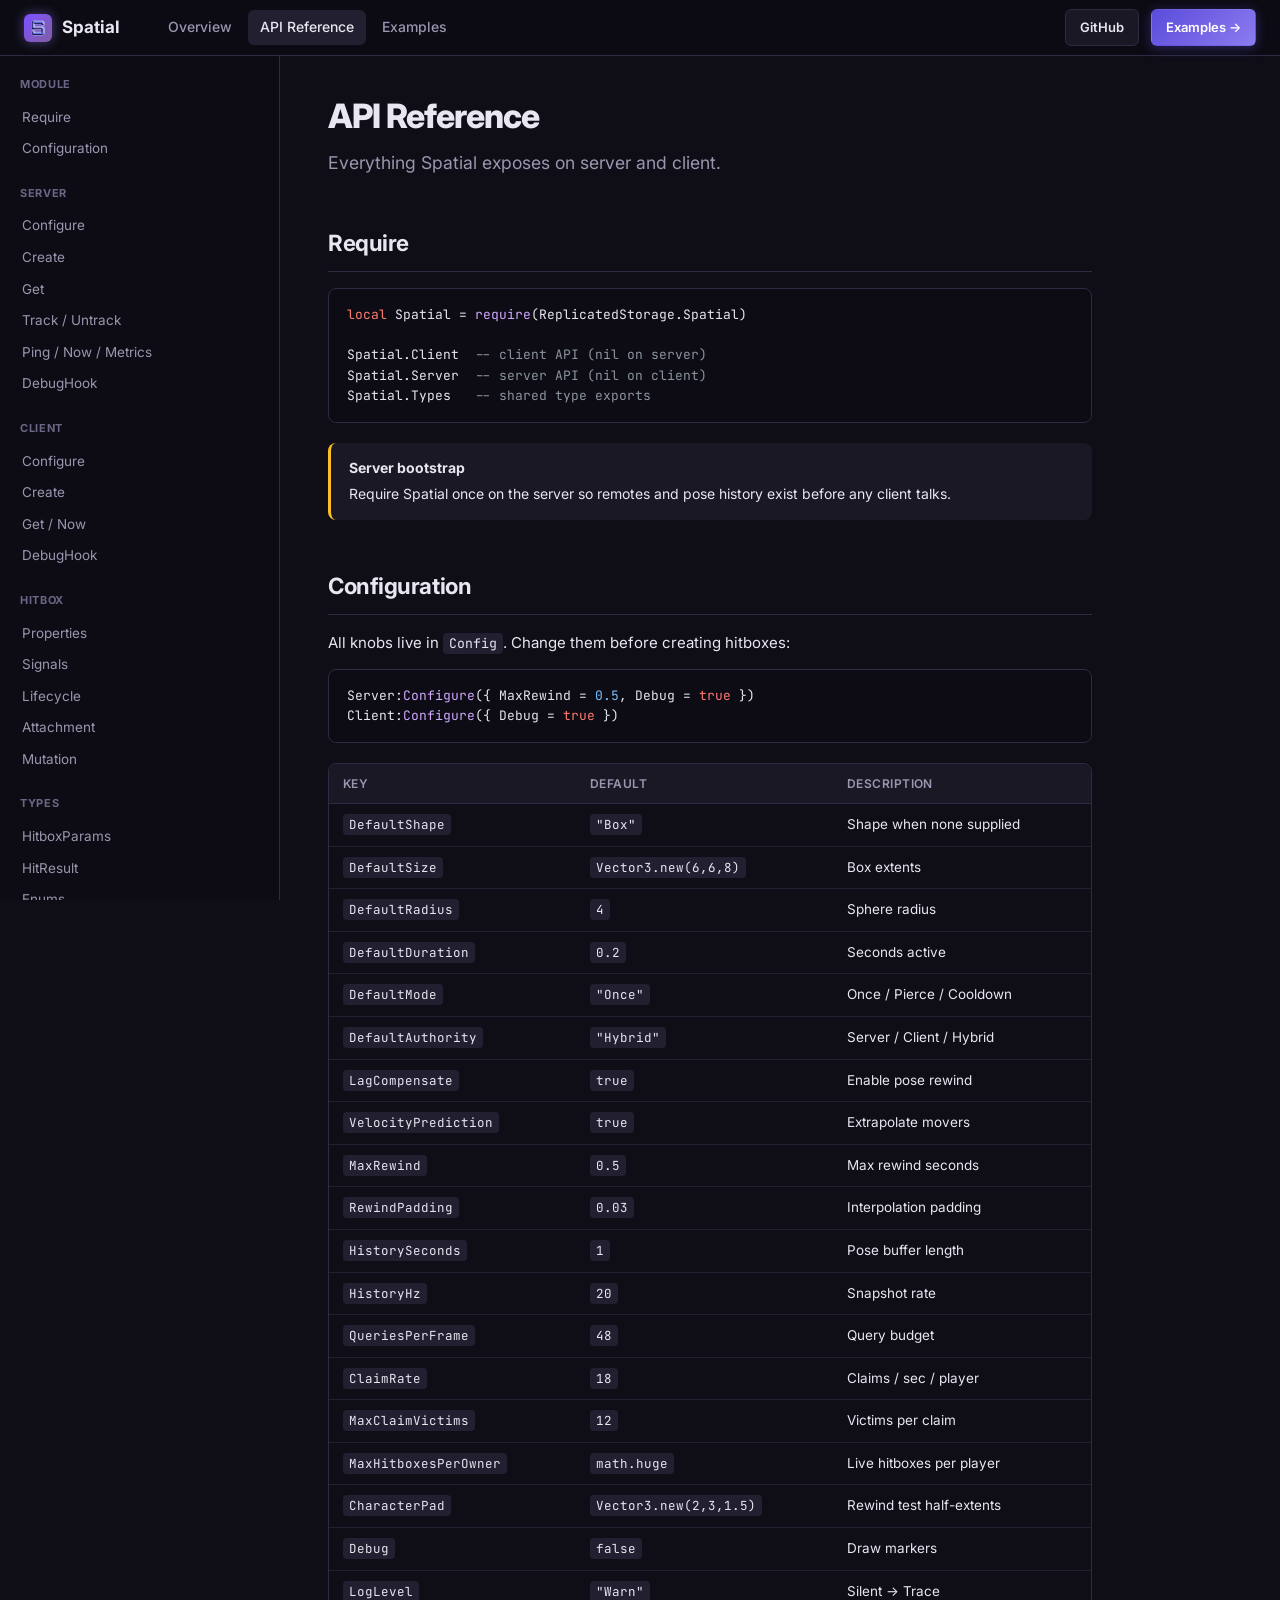
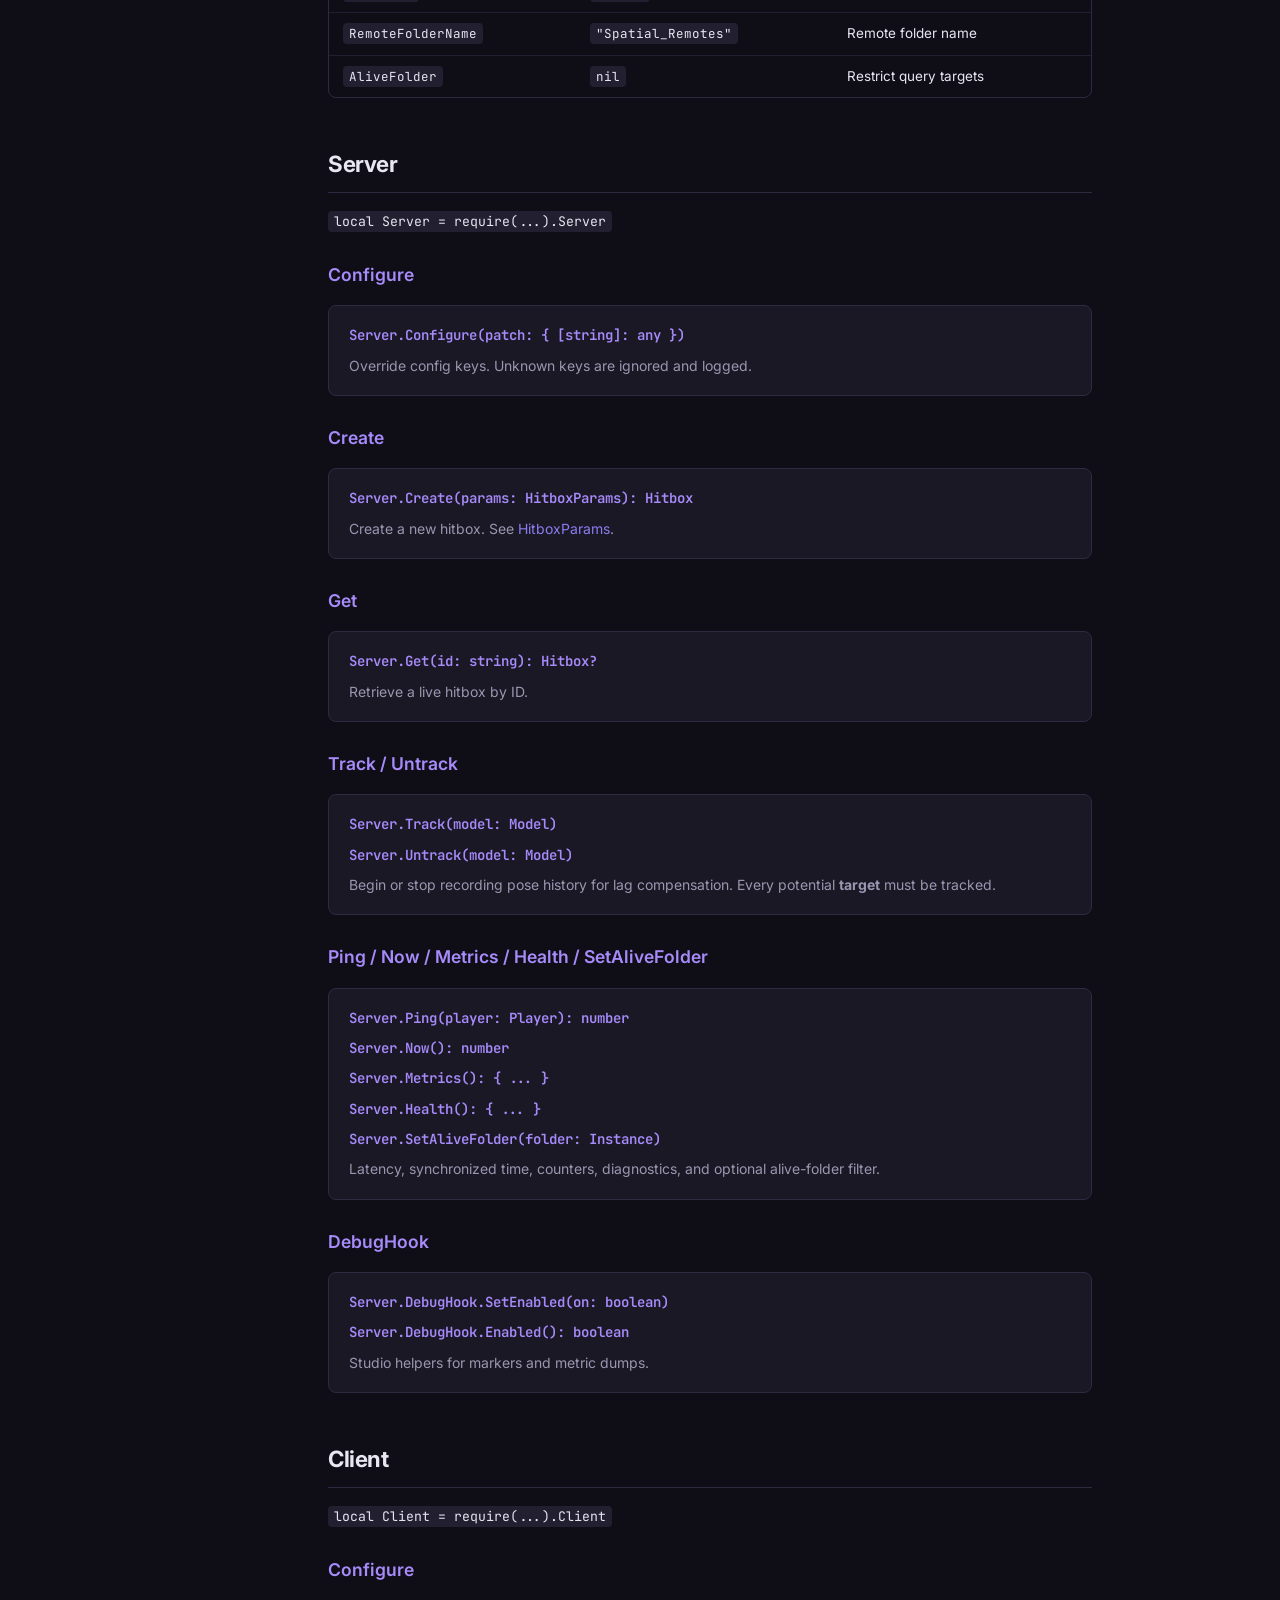
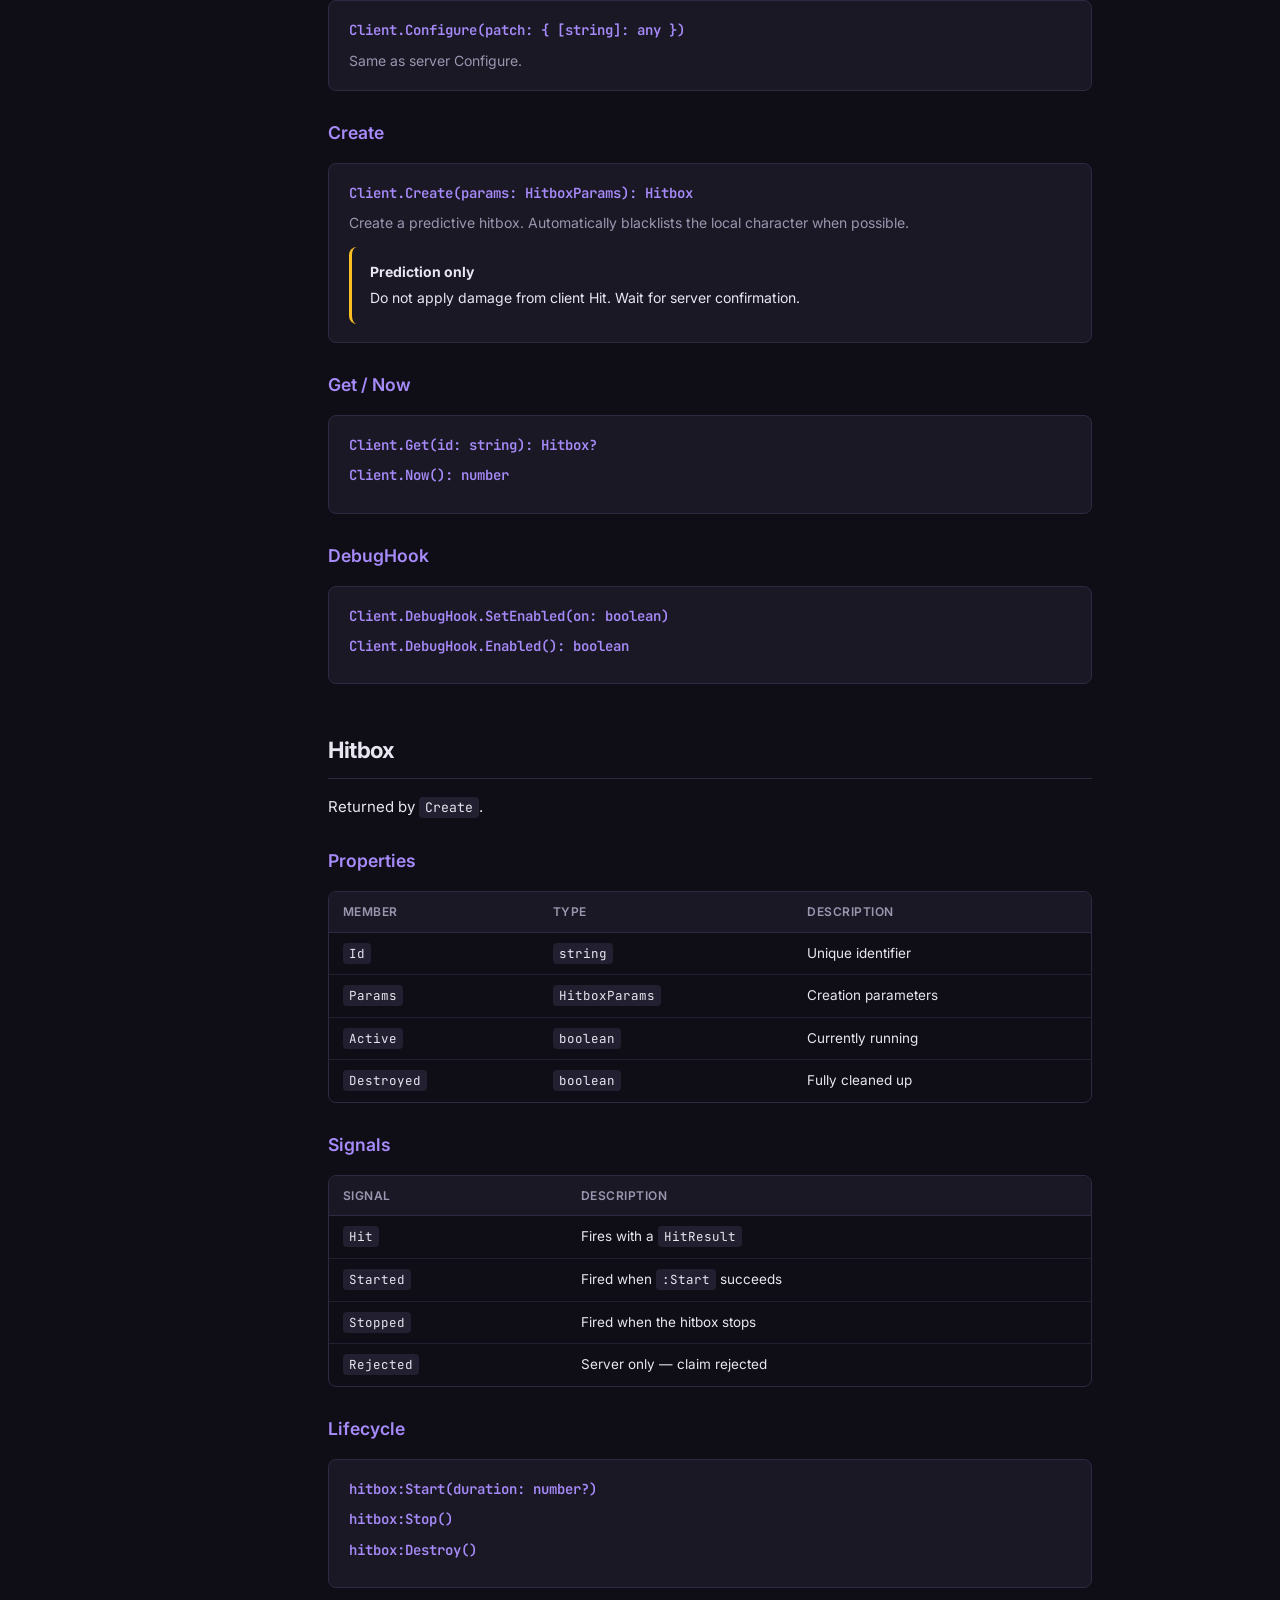
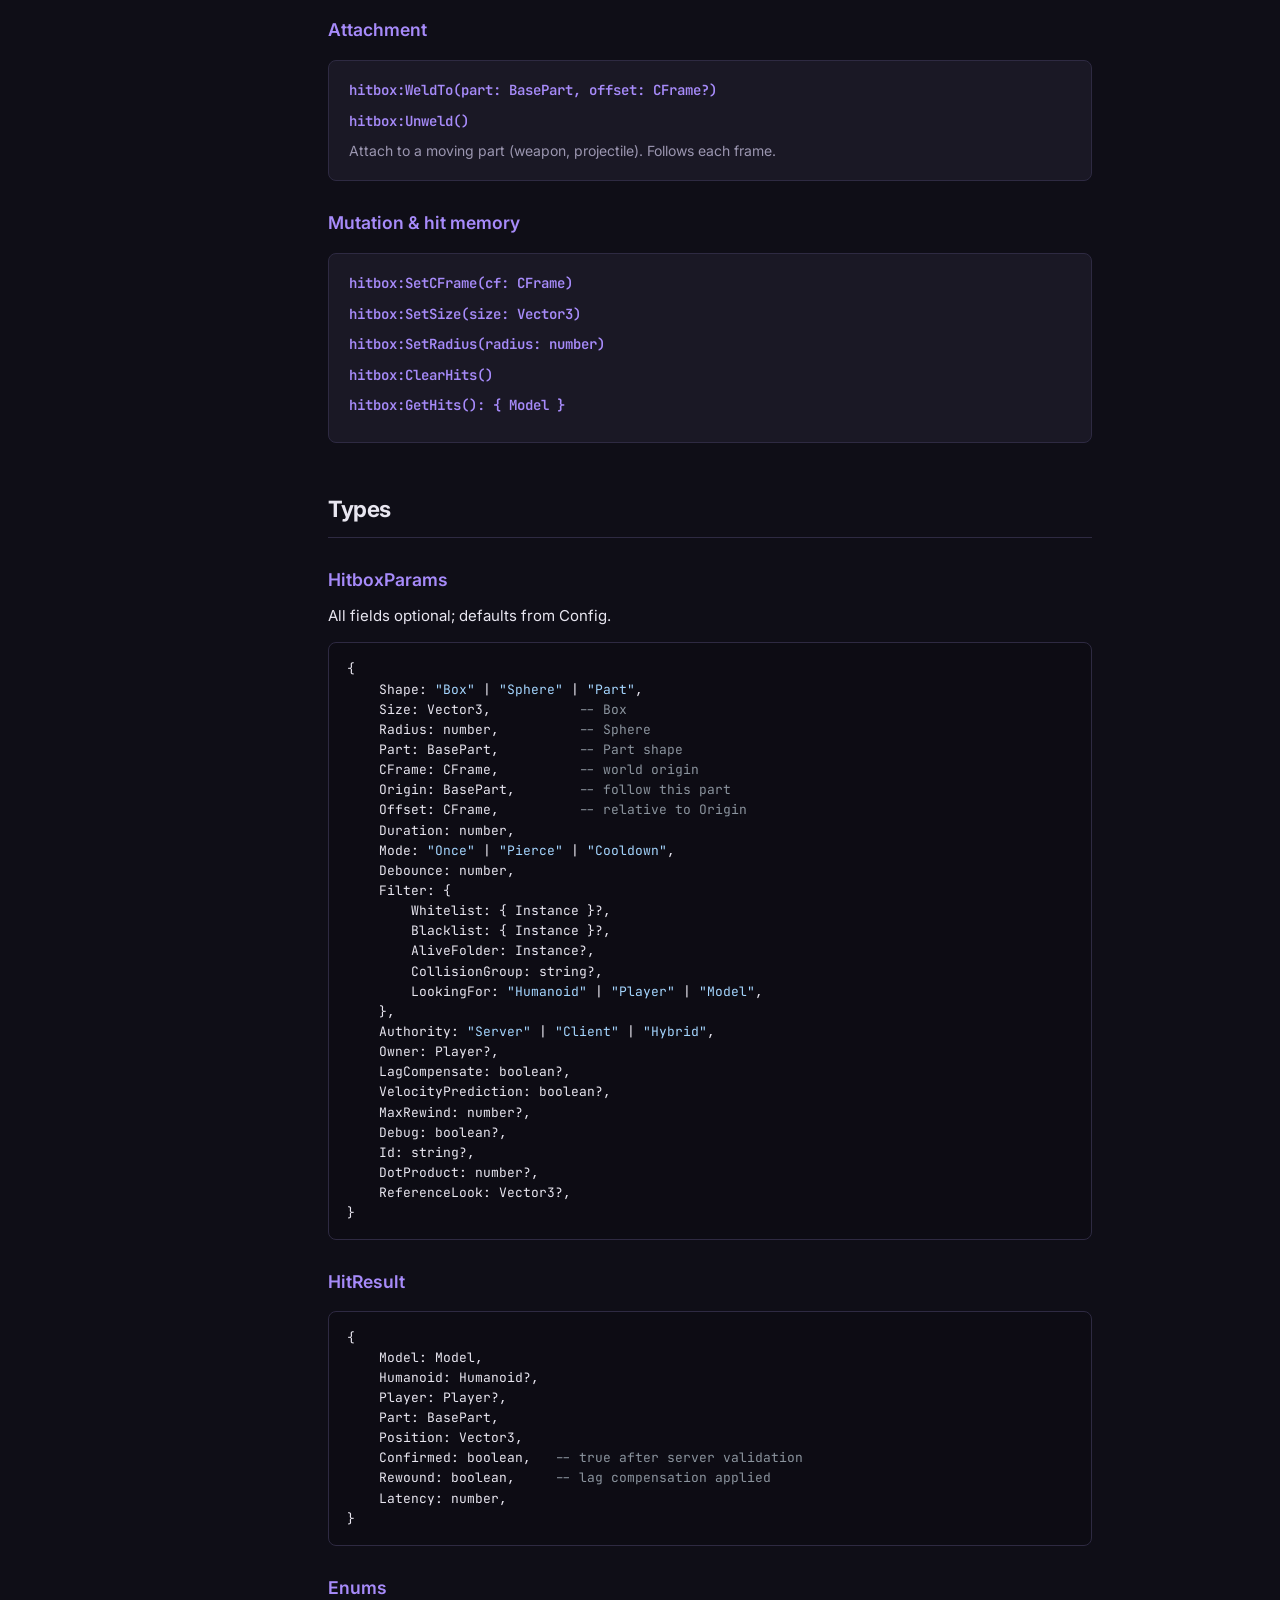
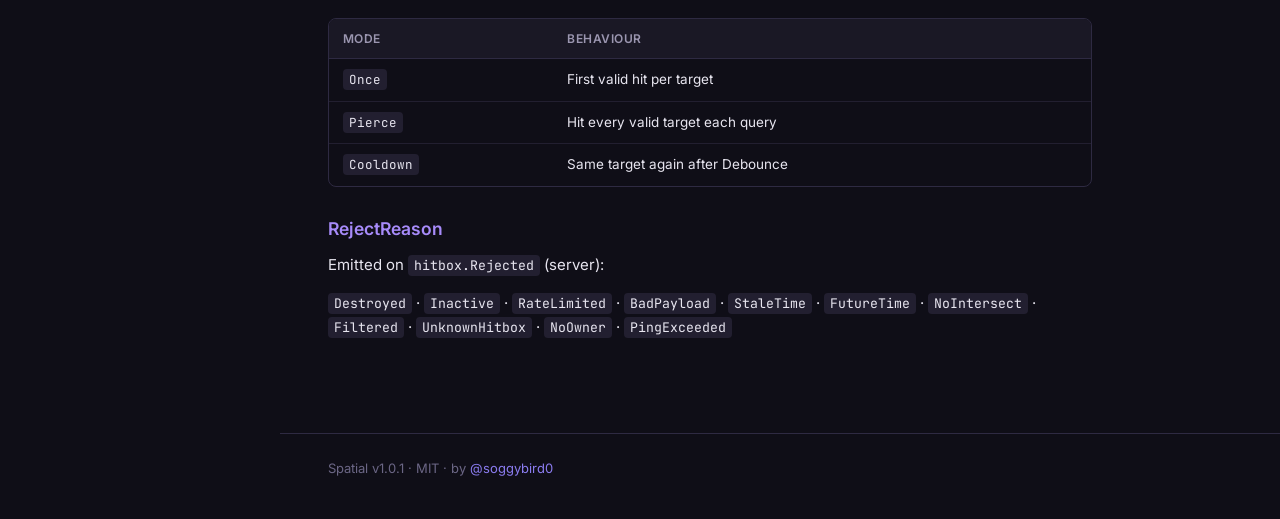
==== spatial-docs/api.html @ c05a2d53 "Add files via upload" ====
<!DOCTYPE html>
<html lang="en">
<head>
  <meta charset="UTF-8" />
  <meta name="viewport" content="width=device-width, initial-scale=1.0" />
  <title>API Reference — Spatial</title>
  <meta name="description" content="Full API reference for the Spatial hitbox library." />
  <link rel="icon" href="assets/icon.png" />
  <link rel="preconnect" href="https://fonts.googleapis.com" />
  <link rel="preconnect" href="https://fonts.gstatic.com" crossorigin />
  <link href="https://fonts.googleapis.com/css2?family=Inter:wght@400;500;600;700;800&family=JetBrains+Mono:wght@400;500;600&display=swap" rel="stylesheet" />
  <link rel="stylesheet" href="css/styles.css" />
</head>
<body>
  <header class="site-header">
    <button class="menu-toggle" aria-label="Toggle menu">☰</button>
    <a href="index.html" class="logo">
      <img class="logo-icon" src="assets/icon.png" alt="" width="28" height="28" />
      Spatial
    </a>
    <nav class="nav-links">
      <a href="index.html">Overview</a>
      <a href="api.html" class="active">API Reference</a>
      <a href="examples.html">Examples</a>
    </nav>
    <div class="header-right">
      <a class="btn" href="https://github.com/soggybird0/Spatial" target="_blank" rel="noopener">GitHub</a>
      <a class="btn btn-primary" href="examples.html">Examples →</a>
    </div>
  </header>

  <div class="layout">
    <aside class="sidebar">
      <div class="sidebar-section">
        <div class="sidebar-title">Module</div>
        <a href="#require">Require</a>
        <a href="#configuration">Configuration</a>
      </div>
      <div class="sidebar-section">
        <div class="sidebar-title">Server</div>
        <a href="#server-configure">Configure</a>
        <a href="#server-create">Create</a>
        <a href="#server-get">Get</a>
        <a href="#server-track">Track / Untrack</a>
        <a href="#server-misc">Ping / Now / Metrics</a>
        <a href="#server-debug">DebugHook</a>
      </div>
      <div class="sidebar-section">
        <div class="sidebar-title">Client</div>
        <a href="#client-configure">Configure</a>
        <a href="#client-create">Create</a>
        <a href="#client-get">Get / Now</a>
        <a href="#client-debug">DebugHook</a>
      </div>
      <div class="sidebar-section">
        <div class="sidebar-title">Hitbox</div>
        <a href="#hitbox-props">Properties</a>
        <a href="#hitbox-signals">Signals</a>
        <a href="#hitbox-lifecycle">Lifecycle</a>
        <a href="#hitbox-attach">Attachment</a>
        <a href="#hitbox-mutate">Mutation</a>
      </div>
      <div class="sidebar-section">
        <div class="sidebar-title">Types</div>
        <a href="#types-params">HitboxParams</a>
        <a href="#types-result">HitResult</a>
        <a href="#types-enums">Enums</a>
        <a href="#types-reject">RejectReason</a>
      </div>
    </aside>

    <main class="main">
      <h1>API Reference</h1>
      <p class="lead">Everything Spatial exposes on server and client.</p>

      <h2 id="require">Require</h2>
<pre><code><span class="kw">local</span> Spatial = <span class="fn">require</span>(ReplicatedStorage.Spatial)

Spatial.Client  <span class="cm">-- client API (nil on server)</span>
Spatial.Server  <span class="cm">-- server API (nil on client)</span>
Spatial.Types   <span class="cm">-- shared type exports</span></code></pre>
      <div class="callout callout-warn">
        <strong>Server bootstrap</strong>
        Require Spatial once on the server so remotes and pose history exist before any client talks.
      </div>

      <h2 id="configuration">Configuration</h2>
      <p>All knobs live in <code>Config</code>. Change them before creating hitboxes:</p>
<pre><code>Server:<span class="fn">Configure</span>({ MaxRewind = <span class="num">0.5</span>, Debug = <span class="kw">true</span> })
Client:<span class="fn">Configure</span>({ Debug = <span class="kw">true</span> })</code></pre>

      <div class="table-wrap">
        <table>
          <thead><tr><th>Key</th><th>Default</th><th>Description</th></tr></thead>
          <tbody>
            <tr><td><code>DefaultShape</code></td><td><code>"Box"</code></td><td>Shape when none supplied</td></tr>
            <tr><td><code>DefaultSize</code></td><td><code>Vector3.new(6,6,8)</code></td><td>Box extents</td></tr>
            <tr><td><code>DefaultRadius</code></td><td><code>4</code></td><td>Sphere radius</td></tr>
            <tr><td><code>DefaultDuration</code></td><td><code>0.2</code></td><td>Seconds active</td></tr>
            <tr><td><code>DefaultMode</code></td><td><code>"Once"</code></td><td>Once / Pierce / Cooldown</td></tr>
            <tr><td><code>DefaultAuthority</code></td><td><code>"Hybrid"</code></td><td>Server / Client / Hybrid</td></tr>
            <tr><td><code>LagCompensate</code></td><td><code>true</code></td><td>Enable pose rewind</td></tr>
            <tr><td><code>VelocityPrediction</code></td><td><code>true</code></td><td>Extrapolate movers</td></tr>
            <tr><td><code>MaxRewind</code></td><td><code>0.5</code></td><td>Max rewind seconds</td></tr>
            <tr><td><code>RewindPadding</code></td><td><code>0.03</code></td><td>Interpolation padding</td></tr>
            <tr><td><code>HistorySeconds</code></td><td><code>1</code></td><td>Pose buffer length</td></tr>
            <tr><td><code>HistoryHz</code></td><td><code>20</code></td><td>Snapshot rate</td></tr>
            <tr><td><code>QueriesPerFrame</code></td><td><code>48</code></td><td>Query budget</td></tr>
            <tr><td><code>ClaimRate</code></td><td><code>18</code></td><td>Claims / sec / player</td></tr>
            <tr><td><code>MaxClaimVictims</code></td><td><code>12</code></td><td>Victims per claim</td></tr>
            <tr><td><code>MaxHitboxesPerOwner</code></td><td><code>math.huge</code></td><td>Live hitboxes per player</td></tr>
            <tr><td><code>CharacterPad</code></td><td><code>Vector3.new(2,3,1.5)</code></td><td>Rewind test half-extents</td></tr>
            <tr><td><code>Debug</code></td><td><code>false</code></td><td>Draw markers</td></tr>
            <tr><td><code>LogLevel</code></td><td><code>"Warn"</code></td><td>Silent → Trace</td></tr>
            <tr><td><code>RemoteFolderName</code></td><td><code>"Spatial_Remotes"</code></td><td>Remote folder name</td></tr>
            <tr><td><code>AliveFolder</code></td><td><code>nil</code></td><td>Restrict query targets</td></tr>
          </tbody>
        </table>
      </div>

      <!-- SERVER -->
      <h2 id="server">Server</h2>
      <p><code>local Server = require(...).Server</code></p>

      <h3 id="server-configure">Configure</h3>
      <div class="method">
        <div class="method-sig">Server.Configure(patch: { [string]: any })</div>
        <p>Override config keys. Unknown keys are ignored and logged.</p>
      </div>

      <h3 id="server-create">Create</h3>
      <div class="method">
        <div class="method-sig">Server.Create(params: HitboxParams): Hitbox</div>
        <p>Create a new hitbox. See <a href="#types-params">HitboxParams</a>.</p>
      </div>

      <h3 id="server-get">Get</h3>
      <div class="method">
        <div class="method-sig">Server.Get(id: string): Hitbox?</div>
        <p>Retrieve a live hitbox by ID.</p>
      </div>

      <h3 id="server-track">Track / Untrack</h3>
      <div class="method">
        <div class="method-sig">Server.Track(model: Model)</div>
        <div class="method-sig">Server.Untrack(model: Model)</div>
        <p>Begin or stop recording pose history for lag compensation. Every potential <strong>target</strong> must be tracked.</p>
      </div>

      <h3 id="server-misc">Ping / Now / Metrics / Health / SetAliveFolder</h3>
      <div class="method">
        <div class="method-sig">Server.Ping(player: Player): number</div>
        <div class="method-sig">Server.Now(): number</div>
        <div class="method-sig">Server.Metrics(): { ... }</div>
        <div class="method-sig">Server.Health(): { ... }</div>
        <div class="method-sig">Server.SetAliveFolder(folder: Instance)</div>
        <p>Latency, synchronized time, counters, diagnostics, and optional alive-folder filter.</p>
      </div>

      <h3 id="server-debug">DebugHook</h3>
      <div class="method">
        <div class="method-sig">Server.DebugHook.SetEnabled(on: boolean)</div>
        <div class="method-sig">Server.DebugHook.Enabled(): boolean</div>
        <p>Studio helpers for markers and metric dumps.</p>
      </div>

      <!-- CLIENT -->
      <h2 id="client">Client</h2>
      <p><code>local Client = require(...).Client</code></p>

      <h3 id="client-configure">Configure</h3>
      <div class="method">
        <div class="method-sig">Client.Configure(patch: { [string]: any })</div>
        <p>Same as server Configure.</p>
      </div>

      <h3 id="client-create">Create</h3>
      <div class="method">
        <div class="method-sig">Client.Create(params: HitboxParams): Hitbox</div>
        <p>Create a predictive hitbox. Automatically blacklists the local character when possible.</p>
        <div class="callout callout-warn" style="margin-top:12px;margin-bottom:0;">
          <strong>Prediction only</strong>
          Do not apply damage from client Hit. Wait for server confirmation.
        </div>
      </div>

      <h3 id="client-get">Get / Now</h3>
      <div class="method">
        <div class="method-sig">Client.Get(id: string): Hitbox?</div>
        <div class="method-sig">Client.Now(): number</div>
      </div>

      <h3 id="client-debug">DebugHook</h3>
      <div class="method">
        <div class="method-sig">Client.DebugHook.SetEnabled(on: boolean)</div>
        <div class="method-sig">Client.DebugHook.Enabled(): boolean</div>
      </div>

      <!-- HITBOX -->
      <h2 id="hitbox">Hitbox</h2>
      <p>Returned by <code>Create</code>.</p>

      <h3 id="hitbox-props">Properties</h3>
      <div class="table-wrap">
        <table>
          <thead><tr><th>Member</th><th>Type</th><th>Description</th></tr></thead>
          <tbody>
            <tr><td><code>Id</code></td><td><code>string</code></td><td>Unique identifier</td></tr>
            <tr><td><code>Params</code></td><td><code>HitboxParams</code></td><td>Creation parameters</td></tr>
            <tr><td><code>Active</code></td><td><code>boolean</code></td><td>Currently running</td></tr>
            <tr><td><code>Destroyed</code></td><td><code>boolean</code></td><td>Fully cleaned up</td></tr>
          </tbody>
        </table>
      </div>

      <h3 id="hitbox-signals">Signals</h3>
      <div class="table-wrap">
        <table>
          <thead><tr><th>Signal</th><th>Description</th></tr></thead>
          <tbody>
            <tr><td><code>Hit</code></td><td>Fires with a <code>HitResult</code></td></tr>
            <tr><td><code>Started</code></td><td>Fired when <code>:Start</code> succeeds</td></tr>
            <tr><td><code>Stopped</code></td><td>Fired when the hitbox stops</td></tr>
            <tr><td><code>Rejected</code></td><td>Server only — claim rejected</td></tr>
          </tbody>
        </table>
      </div>

      <h3 id="hitbox-lifecycle">Lifecycle</h3>
      <div class="method">
        <div class="method-sig">hitbox:Start(duration: number?)</div>
        <div class="method-sig">hitbox:Stop()</div>
        <div class="method-sig">hitbox:Destroy()</div>
      </div>

      <h3 id="hitbox-attach">Attachment</h3>
      <div class="method">
        <div class="method-sig">hitbox:WeldTo(part: BasePart, offset: CFrame?)</div>
        <div class="method-sig">hitbox:Unweld()</div>
        <p>Attach to a moving part (weapon, projectile). Follows each frame.</p>
      </div>

      <h3 id="hitbox-mutate">Mutation &amp; hit memory</h3>
      <div class="method">
        <div class="method-sig">hitbox:SetCFrame(cf: CFrame)</div>
        <div class="method-sig">hitbox:SetSize(size: Vector3)</div>
        <div class="method-sig">hitbox:SetRadius(radius: number)</div>
        <div class="method-sig">hitbox:ClearHits()</div>
        <div class="method-sig">hitbox:GetHits(): { Model }</div>
      </div>

      <!-- TYPES -->
      <h2 id="types">Types</h2>

      <h3 id="types-params">HitboxParams</h3>
      <p>All fields optional; defaults from Config.</p>
<pre><code>{
    Shape: <span class="str">"Box"</span> | <span class="str">"Sphere"</span> | <span class="str">"Part"</span>,
    Size: Vector3,           <span class="cm">-- Box</span>
    Radius: number,          <span class="cm">-- Sphere</span>
    Part: BasePart,          <span class="cm">-- Part shape</span>
    CFrame: CFrame,          <span class="cm">-- world origin</span>
    Origin: BasePart,        <span class="cm">-- follow this part</span>
    Offset: CFrame,          <span class="cm">-- relative to Origin</span>
    Duration: number,
    Mode: <span class="str">"Once"</span> | <span class="str">"Pierce"</span> | <span class="str">"Cooldown"</span>,
    Debounce: number,
    Filter: {
        Whitelist: { Instance }?,
        Blacklist: { Instance }?,
        AliveFolder: Instance?,
        CollisionGroup: string?,
        LookingFor: <span class="str">"Humanoid"</span> | <span class="str">"Player"</span> | <span class="str">"Model"</span>,
    },
    Authority: <span class="str">"Server"</span> | <span class="str">"Client"</span> | <span class="str">"Hybrid"</span>,
    Owner: Player?,
    LagCompensate: boolean?,
    VelocityPrediction: boolean?,
    MaxRewind: number?,
    Debug: boolean?,
    Id: string?,
    DotProduct: number?,
    ReferenceLook: Vector3?,
}</code></pre>

      <h3 id="types-result">HitResult</h3>
<pre><code>{
    Model: Model,
    Humanoid: Humanoid?,
    Player: Player?,
    Part: BasePart,
    Position: Vector3,
    Confirmed: boolean,   <span class="cm">-- true after server validation</span>
    Rewound: boolean,     <span class="cm">-- lag compensation applied</span>
    Latency: number,
}</code></pre>

      <h3 id="types-enums">Enums</h3>
      <div class="table-wrap">
        <table>
          <thead><tr><th>Mode</th><th>Behaviour</th></tr></thead>
          <tbody>
            <tr><td><code>Once</code></td><td>First valid hit per target</td></tr>
            <tr><td><code>Pierce</code></td><td>Hit every valid target each query</td></tr>
            <tr><td><code>Cooldown</code></td><td>Same target again after Debounce</td></tr>
          </tbody>
        </table>
      </div>

      <h3 id="types-reject">RejectReason</h3>
      <p>Emitted on <code>hitbox.Rejected</code> (server):</p>
      <p><code>Destroyed</code> · <code>Inactive</code> · <code>RateLimited</code> · <code>BadPayload</code> · <code>StaleTime</code> · <code>FutureTime</code> · <code>NoIntersect</code> · <code>Filtered</code> · <code>UnknownHitbox</code> · <code>NoOwner</code> · <code>PingExceeded</code></p>
    </main>
  </div>

  <footer class="site-footer">
    Spatial v1.0.1 · MIT · by <a href="https://github.com/soggybird0">@soggybird0</a>
  </footer>
  <script src="js/main.js"></script>
</body>
</html>
---- spatial-docs/css/styles.css ----
/* Spatial Docs — modern documentation theme */
:root {
  --bg: #0f0e17;
  --bg-elevated: #1a1825;
  --bg-sidebar: #0d0c14;
  --bg-code: #0d0c14;
  --bg-code-inline: #221f30;
  --border: #2e2a42;
  --border-subtle: #221f30;
  --text: #e8e6f0;
  --text-muted: #9b96b0;
  --text-faint: #6b6685;
  --accent: #8b7cf0;
  --accent-hover: #a78bfa;
  --accent-dim: rgba(139, 124, 240, 0.15);
  --accent-deep: #5b4cdb;
  --green: #34d399;
  --orange: #fbbf24;
  --red: #f87171;
  --purple: #c4b5fd;
  --sidebar-width: 280px;
  --header-height: 56px;
  --font-sans: "Inter", -apple-system, BlinkMacSystemFont, "Segoe UI", Helvetica, Arial, sans-serif;
  --font-mono: "JetBrains Mono", "Fira Code", "SF Mono", Consolas, monospace;
  --radius: 8px;
  --shadow: 0 8px 24px rgba(0, 0, 0, 0.45);
}

*, *::before, *::after { box-sizing: border-box; margin: 0; padding: 0; }

html { scroll-behavior: smooth; scroll-padding-top: calc(var(--header-height) + 24px); }

body {
  font-family: var(--font-sans);
  background: var(--bg);
  color: var(--text);
  line-height: 1.6;
  font-size: 15px;
  -webkit-font-smoothing: antialiased;
}

a { color: var(--accent); text-decoration: none; }
a:hover { color: var(--accent-hover); text-decoration: underline; }

/* ── Header ── */
.site-header {
  position: fixed;
  top: 0; left: 0; right: 0;
  height: var(--header-height);
  background: rgba(13, 12, 20, 0.88);
  backdrop-filter: blur(12px);
  border-bottom: 1px solid var(--border);
  z-index: 100;
  display: flex;
  align-items: center;
  padding: 0 24px;
  gap: 24px;
}

.logo {
  display: flex;
  align-items: center;
  gap: 10px;
  font-weight: 700;
  font-size: 17px;
  color: var(--text);
  text-decoration: none !important;
  white-space: nowrap;
}

.logo-icon {
  width: 28px; height: 28px;
  border-radius: 6px;
  object-fit: cover;
  box-shadow: 0 0 12px rgba(139, 124, 240, 0.45);
}

.logo-icon-fallback {
  width: 28px; height: 28px;
  background: linear-gradient(135deg, #5b4cdb, #8b7cf0);
  border-radius: 6px;
  display: flex;
  align-items: center;
  justify-content: center;
  font-size: 14px;
  color: #fff;
  font-weight: 800;
}

.nav-links {
  display: flex;
  gap: 4px;
  margin-left: 12px;
}

.nav-links a {
  color: var(--text-muted);
  padding: 6px 12px;
  border-radius: 6px;
  font-size: 14px;
  font-weight: 500;
  text-decoration: none !important;
  transition: background 0.15s, color 0.15s;
}

.nav-links a:hover,
.nav-links a.active {
  color: var(--text);
  background: var(--border-subtle);
}

.header-right {
  margin-left: auto;
  display: flex;
  align-items: center;
  gap: 12px;
}

.btn {
  display: inline-flex;
  align-items: center;
  gap: 6px;
  padding: 7px 14px;
  border-radius: 6px;
  font-size: 13px;
  font-weight: 600;
  border: 1px solid var(--border);
  background: var(--bg-elevated);
  color: var(--text);
  cursor: pointer;
  text-decoration: none !important;
  transition: background 0.15s, border-color 0.15s, box-shadow 0.15s;
}

.btn:hover { background: var(--border-subtle); border-color: var(--text-faint); color: var(--text); }

.btn-primary {
  background: linear-gradient(135deg, #5b4cdb, #8b7cf0);
  border-color: transparent;
  color: #fff;
  box-shadow: 0 2px 12px rgba(91, 76, 219, 0.4);
}

.btn-primary:hover {
  background: linear-gradient(135deg, #6b5ce7, #a78bfa);
  color: #fff;
  box-shadow: 0 4px 16px rgba(91, 76, 219, 0.5);
}

/* ── Layout ── */
.layout {
  display: flex;
  margin-top: var(--header-height);
  min-height: calc(100vh - var(--header-height));
}

/* ── Sidebar ── */
.sidebar {
  position: fixed;
  top: var(--header-height);
  left: 0;
  width: var(--sidebar-width);
  height: calc(100vh - var(--header-height));
  background: var(--bg-sidebar);
  border-right: 1px solid var(--border);
  overflow-y: auto;
  padding: 20px 0 40px;
  z-index: 50;
}

.sidebar-section { margin-bottom: 20px; }

.sidebar-title {
  font-size: 11px;
  font-weight: 700;
  text-transform: uppercase;
  letter-spacing: 0.06em;
  color: var(--text-faint);
  padding: 0 20px 8px;
}

.sidebar a {
  display: block;
  padding: 5px 20px;
  color: var(--text-muted);
  font-size: 13.5px;
  text-decoration: none !important;
  border-left: 2px solid transparent;
  transition: color 0.12s, background 0.12s, border-color 0.12s;
}

.sidebar a:hover {
  color: var(--text);
  background: var(--border-subtle);
}

.sidebar a.active {
  color: var(--accent);
  border-left-color: var(--accent);
  background: var(--accent-dim);
  font-weight: 500;
}

.sidebar .sub { padding-left: 32px; font-size: 13px; }

/* ── Main content ── */
.main {
  margin-left: var(--sidebar-width);
  flex: 1;
  max-width: 860px;
  padding: 40px 48px 80px;
}

/* ── Typography ── */
h1 {
  font-size: 2.1rem;
  font-weight: 800;
  letter-spacing: -0.03em;
  margin-bottom: 12px;
  line-height: 1.2;
}

h2 {
  font-size: 1.4rem;
  font-weight: 700;
  letter-spacing: -0.02em;
  margin: 48px 0 16px;
  padding-bottom: 10px;
  border-bottom: 1px solid var(--border);
}

h3 {
  font-size: 1.1rem;
  font-weight: 600;
  margin: 28px 0 10px;
  color: var(--accent-hover);
}

h4 {
  font-size: 0.95rem;
  font-weight: 600;
  margin: 20px 0 8px;
  color: var(--text);
}

p { margin-bottom: 14px; color: var(--text); }
.lead { font-size: 1.1rem; color: var(--text-muted); line-height: 1.65; max-width: 38rem; }

ul, ol { margin: 0 0 16px 1.4rem; color: var(--text-muted); }
li { margin-bottom: 6px; }
li strong { color: var(--text); }

/* ── Tables ── */
.table-wrap { overflow-x: auto; margin: 16px 0 24px; border-radius: var(--radius); border: 1px solid var(--border); }

table {
  width: 100%;
  border-collapse: collapse;
  font-size: 13.5px;
}

th {
  text-align: left;
  padding: 10px 14px;
  background: var(--bg-elevated);
  border-bottom: 1px solid var(--border);
  color: var(--text-muted);
  font-weight: 600;
  font-size: 12px;
  text-transform: uppercase;
  letter-spacing: 0.04em;
}

td {
  padding: 10px 14px;
  border-bottom: 1px solid var(--border-subtle);
  vertical-align: top;
}

tr:last-child td { border-bottom: none; }
td code, th code { font-size: 12.5px; }

/* ── Code ── */
pre {
  background: var(--bg-code);
  border: 1px solid var(--border);
  border-radius: var(--radius);
  padding: 16px 18px;
  overflow-x: auto;
  margin: 14px 0 20px;
  font-family: var(--font-mono);
  font-size: 13px;
  line-height: 1.55;
}

code {
  font-family: var(--font-mono);
  font-size: 0.88em;
  background: var(--bg-code-inline);
  padding: 2px 6px;
  border-radius: 4px;
  color: #e8e6f0;
}

pre code {
  background: none;
  padding: 0;
  font-size: inherit;
  color: inherit;
}

.kw { color: #ff7b72; }
.fn { color: #d2a8ff; }
.str { color: #a5d6ff; }
.num { color: #79c0ff; }
.cm { color: #8b949e; }
.op { color: #ff7b72; }
.ty { color: #ffa657; }

/* ── Callouts ── */
.callout {
  border-radius: var(--radius);
  padding: 14px 18px;
  margin: 18px 0;
  border-left: 3px solid;
  background: var(--bg-elevated);
  font-size: 14px;
}

.callout-info { border-color: var(--accent); }
.callout-warn { border-color: var(--orange); }
.callout-tip  { border-color: var(--green); }

.callout strong { display: block; margin-bottom: 4px; }

/* ── Features ── */
.features {
  display: grid;
  grid-template-columns: repeat(auto-fill, minmax(240px, 1fr));
  gap: 14px;
  margin: 28px 0;
}

.feature {
  background: var(--bg-elevated);
  border: 1px solid var(--border);
  border-radius: var(--radius);
  padding: 18px;
  transition: border-color 0.15s, box-shadow 0.15s;
}

.feature:hover {
  border-color: var(--accent);
  box-shadow: 0 4px 20px rgba(91, 76, 219, 0.15);
}

.feature h3 {
  margin: 0 0 6px;
  font-size: 0.95rem;
  color: var(--accent);
}

.feature p {
  margin: 0;
  font-size: 13.5px;
  color: var(--text-muted);
}

/* ── Hero ── */
.hero { padding: 12px 0 32px; }

.hero-badges {
  display: flex;
  flex-wrap: wrap;
  gap: 8px;
  margin: 16px 0 24px;
}

.badge {
  display: inline-flex;
  align-items: center;
  gap: 5px;
  padding: 4px 10px;
  border-radius: 20px;
  font-size: 12px;
  font-weight: 600;
  background: var(--border-subtle);
  color: var(--text-muted);
  border: 1px solid var(--border);
}

.badge-accent {
  background: var(--accent-dim);
  color: var(--accent-hover);
  border-color: rgba(139, 124, 240, 0.35);
}

/* ── API method blocks ── */
.method {
  background: var(--bg-elevated);
  border: 1px solid var(--border);
  border-radius: var(--radius);
  padding: 18px 20px;
  margin: 16px 0 24px;
}

.method-sig {
  font-family: var(--font-mono);
  font-size: 14px;
  font-weight: 600;
  color: var(--accent-hover);
  margin-bottom: 8px;
}

.method p { margin-bottom: 8px; color: var(--text-muted); font-size: 14px; }
.method p:last-child { margin-bottom: 0; }

.param-table { margin-top: 12px; }

/* ── Tabs (simple) ── */
.tabs { margin: 16px 0 24px; border: 1px solid var(--border); border-radius: var(--radius); overflow: hidden; }
.tab-labels { display: flex; background: var(--bg-elevated); border-bottom: 1px solid var(--border); }
.tab-labels button {
  background: none; border: none; color: var(--text-muted);
  padding: 10px 18px; font-size: 13px; font-weight: 600;
  cursor: pointer; font-family: inherit;
  border-bottom: 2px solid transparent; margin-bottom: -1px;
}
.tab-labels button:hover { color: var(--text); }
.tab-labels button.active { color: var(--accent); border-bottom-color: var(--accent); }
.tab-panel { display: none; padding: 0; }
.tab-panel.active { display: block; }
.tab-panel pre { margin: 0; border: none; border-radius: 0; }

/* ── Menu toggle (mobile) ── */
.menu-toggle {
  display: none;
  background: none;
  border: 1px solid var(--border);
  color: var(--text);
  width: 36px; height: 36px;
  border-radius: 6px;
  font-size: 18px;
  cursor: pointer;
  align-items: center;
  justify-content: center;
}

/* ── Footer ── */
.site-footer {
  margin-left: var(--sidebar-width);
  padding: 24px 48px 40px;
  border-top: 1px solid var(--border);
  color: var(--text-faint);
  font-size: 13px;
}

/* ── Responsive ── */
@media (max-width: 900px) {
  .menu-toggle { display: flex; }
  .nav-links { display: none; }
  .sidebar {
    transform: translateX(-100%);
    transition: transform 0.2s ease;
  }
  .sidebar.open { transform: translateX(0); }
  .main, .site-footer { margin-left: 0; padding-left: 24px; padding-right: 24px; }
}

@media (max-width: 600px) {
  .header-right .btn:not(.btn-primary) { display: none; }
  h1 { font-size: 1.7rem; }
  .main { padding-top: 28px; }
}
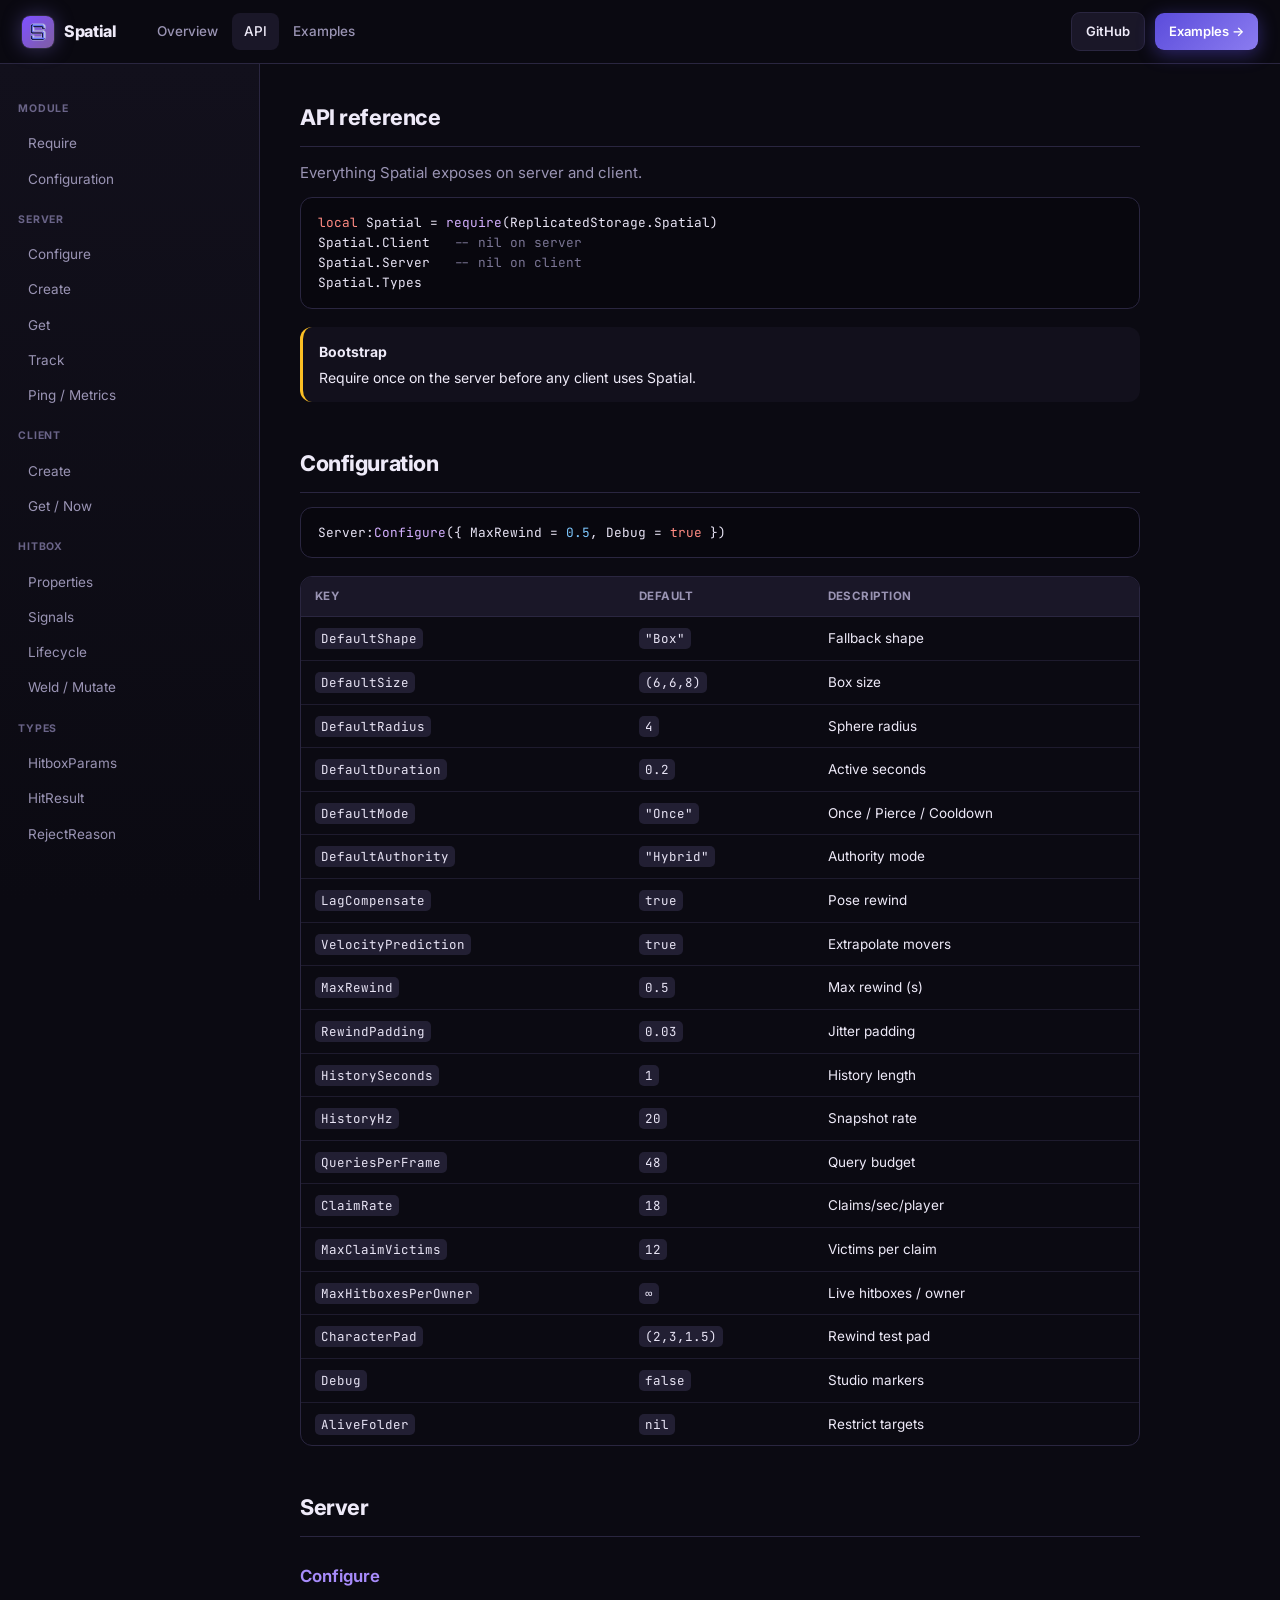
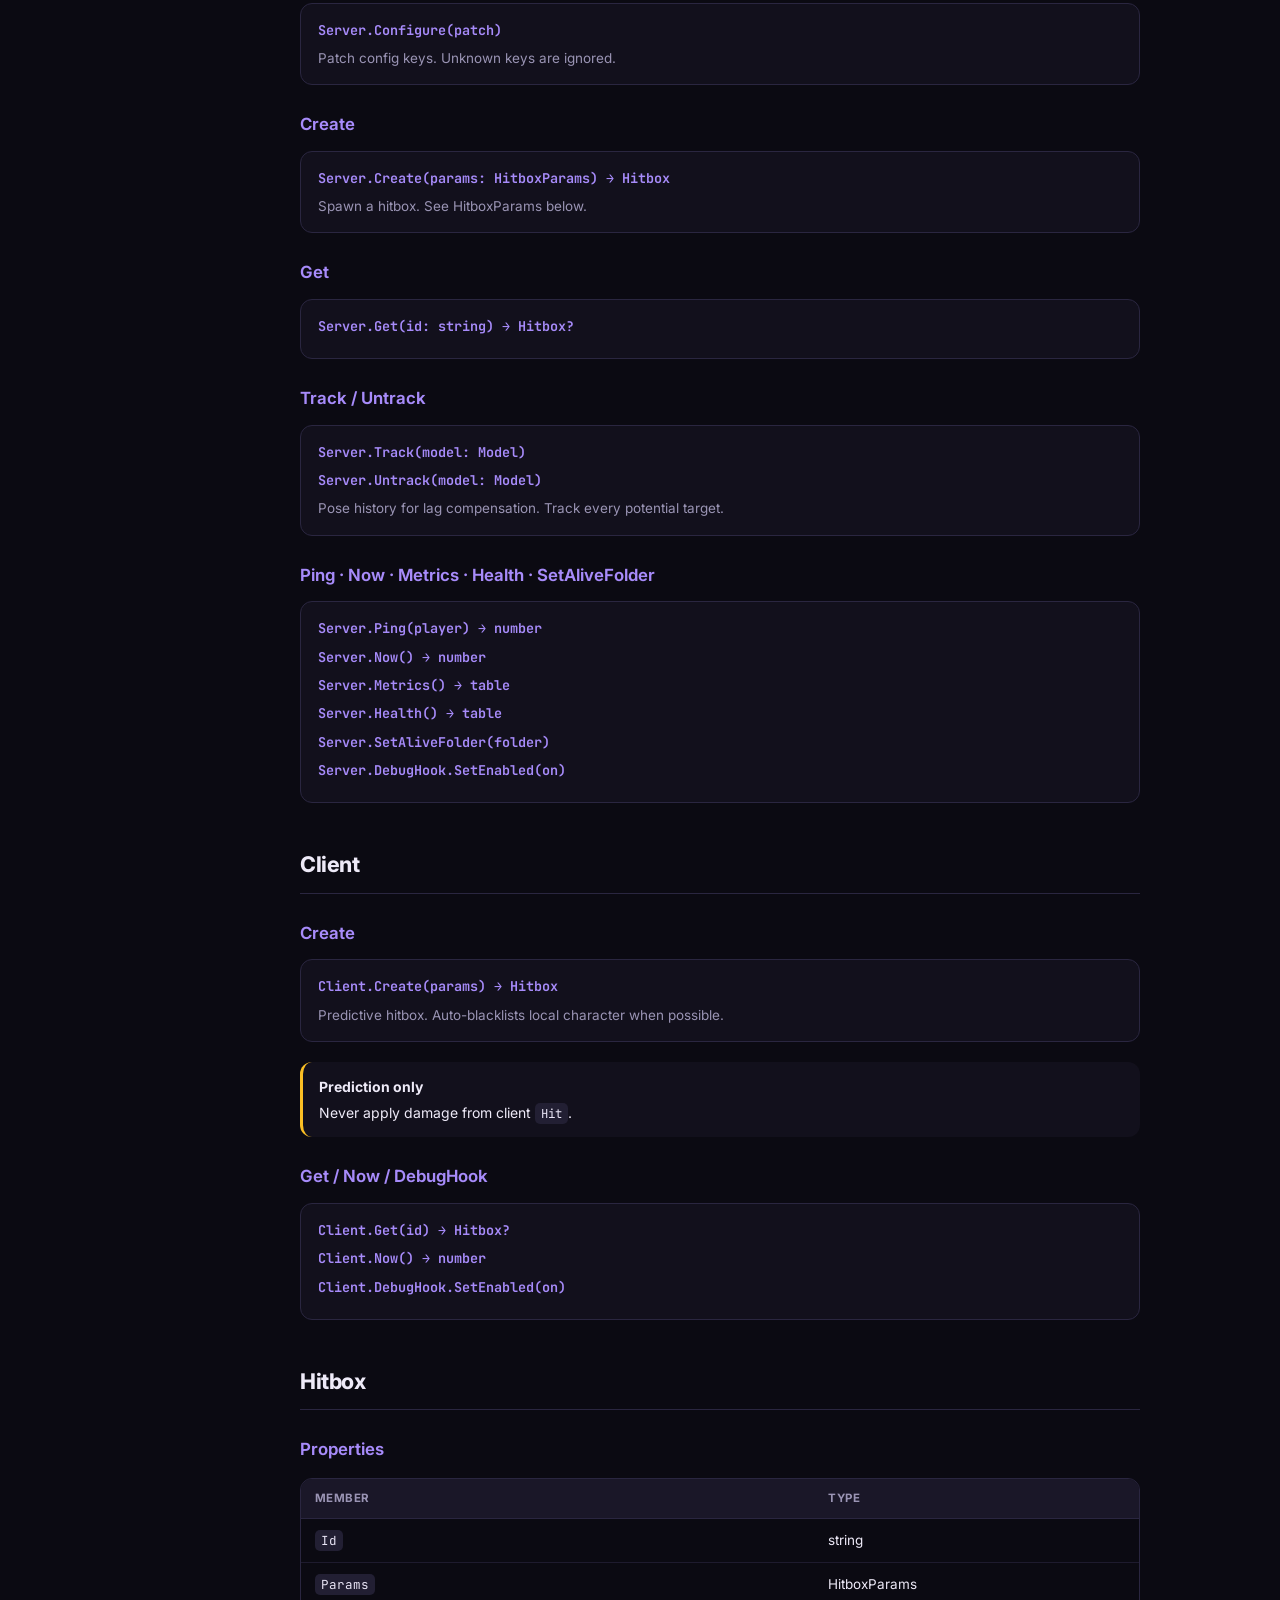
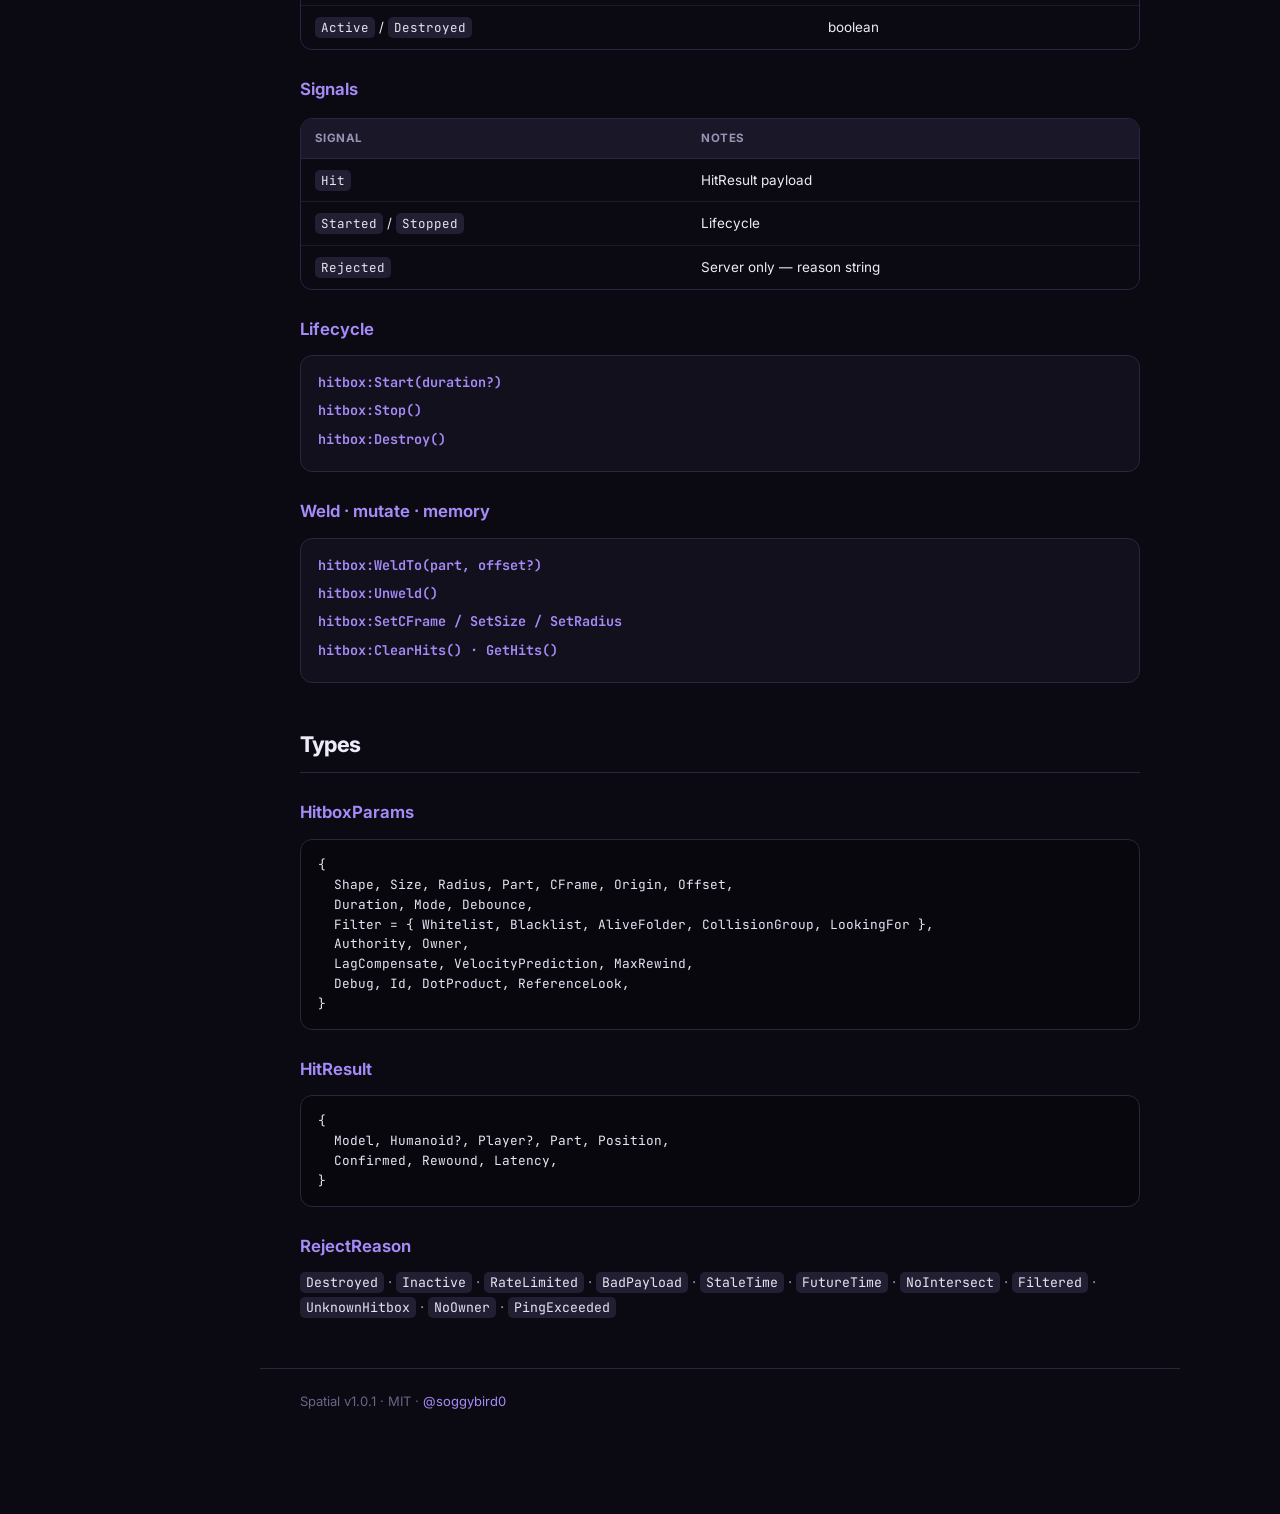
==== commit e4863a98: "Add files via upload" ====
--- a/spatial-docs/api.html
+++ b/spatial-docs/api.html
@@ -3,8 +3,7 @@
 <head>
   <meta charset="UTF-8" />
   <meta name="viewport" content="width=device-width, initial-scale=1.0" />
-  <title>API Reference — Spatial</title>
-  <meta name="description" content="Full API reference for the Spatial hitbox library." />
+  <title>API — Spatial</title>
   <link rel="icon" href="assets/icon.png" />
   <link rel="preconnect" href="https://fonts.googleapis.com" />
   <link rel="preconnect" href="https://fonts.gstatic.com" crossorigin />
@@ -12,310 +11,180 @@
   <link rel="stylesheet" href="css/styles.css" />
 </head>
 <body>
-  <header class="site-header">
-    <button class="menu-toggle" aria-label="Toggle menu">☰</button>
-    <a href="index.html" class="logo">
-      <img class="logo-icon" src="assets/icon.png" alt="" width="28" height="28" />
-      Spatial
-    </a>
-    <nav class="nav-links">
+  <header class="topbar">
+    <button class="menu-btn" aria-label="Menu">☰</button>
+    <a class="brand" href="index.html"><img src="assets/icon.png" alt="" width="32" height="32" /> Spatial</a>
+    <nav class="nav">
       <a href="index.html">Overview</a>
-      <a href="api.html" class="active">API Reference</a>
+      <a href="api.html" class="on">API</a>
       <a href="examples.html">Examples</a>
     </nav>
-    <div class="header-right">
+    <div class="top-actions">
       <a class="btn" href="https://github.com/soggybird0/Spatial" target="_blank" rel="noopener">GitHub</a>
-      <a class="btn btn-primary" href="examples.html">Examples →</a>
+      <a class="btn btn-main" href="examples.html">Examples →</a>
     </div>
   </header>
 
-  <div class="layout">
-    <aside class="sidebar">
-      <div class="sidebar-section">
-        <div class="sidebar-title">Module</div>
-        <a href="#require">Require</a>
-        <a href="#configuration">Configuration</a>
-      </div>
-      <div class="sidebar-section">
-        <div class="sidebar-title">Server</div>
-        <a href="#server-configure">Configure</a>
-        <a href="#server-create">Create</a>
-        <a href="#server-get">Get</a>
-        <a href="#server-track">Track / Untrack</a>
-        <a href="#server-misc">Ping / Now / Metrics</a>
-        <a href="#server-debug">DebugHook</a>
-      </div>
-      <div class="sidebar-section">
-        <div class="sidebar-title">Client</div>
-        <a href="#client-configure">Configure</a>
-        <a href="#client-create">Create</a>
-        <a href="#client-get">Get / Now</a>
-        <a href="#client-debug">DebugHook</a>
-      </div>
-      <div class="sidebar-section">
-        <div class="sidebar-title">Hitbox</div>
-        <a href="#hitbox-props">Properties</a>
-        <a href="#hitbox-signals">Signals</a>
-        <a href="#hitbox-lifecycle">Lifecycle</a>
-        <a href="#hitbox-attach">Attachment</a>
-        <a href="#hitbox-mutate">Mutation</a>
-      </div>
-      <div class="sidebar-section">
-        <div class="sidebar-title">Types</div>
-        <a href="#types-params">HitboxParams</a>
-        <a href="#types-result">HitResult</a>
-        <a href="#types-enums">Enums</a>
-        <a href="#types-reject">RejectReason</a>
-      </div>
+  <div class="shell">
+    <aside class="side">
+      <div class="side-label">Module</div>
+      <a href="#require">Require</a>
+      <a href="#configuration">Configuration</a>
+      <div class="side-label">Server</div>
+      <a href="#s-configure">Configure</a>
+      <a href="#s-create">Create</a>
+      <a href="#s-get">Get</a>
+      <a href="#s-track">Track</a>
+      <a href="#s-misc">Ping / Metrics</a>
+      <div class="side-label">Client</div>
+      <a href="#c-create">Create</a>
+      <a href="#c-misc">Get / Now</a>
+      <div class="side-label">Hitbox</div>
+      <a href="#h-props">Properties</a>
+      <a href="#h-signals">Signals</a>
+      <a href="#h-life">Lifecycle</a>
+      <a href="#h-more">Weld / Mutate</a>
+      <div class="side-label">Types</div>
+      <a href="#t-params">HitboxParams</a>
+      <a href="#t-result">HitResult</a>
+      <a href="#t-reject">RejectReason</a>
     </aside>
 
-    <main class="main">
-      <h1>API Reference</h1>
-      <p class="lead">Everything Spatial exposes on server and client.</p>
+    <div class="content">
+      <div class="page" style="padding-top:36px;">
+        <h2 id="require" style="margin-top:0;">API reference</h2>
+        <p class="muted">Everything Spatial exposes on server and client.</p>
 
-      <h2 id="require">Require</h2>
 <pre><code><span class="kw">local</span> Spatial = <span class="fn">require</span>(ReplicatedStorage.Spatial)
+Spatial.Client   <span class="cm">-- nil on server</span>
+Spatial.Server   <span class="cm">-- nil on client</span>
+Spatial.Types</code></pre>
+        <div class="note warn"><strong>Bootstrap</strong> Require once on the server before any client uses Spatial.</div>
 
-Spatial.Client  <span class="cm">-- client API (nil on server)</span>
-Spatial.Server  <span class="cm">-- server API (nil on client)</span>
-Spatial.Types   <span class="cm">-- shared type exports</span></code></pre>
-      <div class="callout callout-warn">
-        <strong>Server bootstrap</strong>
-        Require Spatial once on the server so remotes and pose history exist before any client talks.
+        <h2 id="configuration">Configuration</h2>
+<pre><code>Server:<span class="fn">Configure</span>({ MaxRewind = <span class="num">0.5</span>, Debug = <span class="kw">true</span> })</code></pre>
+        <div class="tbl">
+          <table>
+            <thead><tr><th>Key</th><th>Default</th><th>Description</th></tr></thead>
+            <tbody>
+              <tr><td><code>DefaultShape</code></td><td><code>"Box"</code></td><td>Fallback shape</td></tr>
+              <tr><td><code>DefaultSize</code></td><td><code>(6,6,8)</code></td><td>Box size</td></tr>
+              <tr><td><code>DefaultRadius</code></td><td><code>4</code></td><td>Sphere radius</td></tr>
+              <tr><td><code>DefaultDuration</code></td><td><code>0.2</code></td><td>Active seconds</td></tr>
+              <tr><td><code>DefaultMode</code></td><td><code>"Once"</code></td><td>Once / Pierce / Cooldown</td></tr>
+              <tr><td><code>DefaultAuthority</code></td><td><code>"Hybrid"</code></td><td>Authority mode</td></tr>
+              <tr><td><code>LagCompensate</code></td><td><code>true</code></td><td>Pose rewind</td></tr>
+              <tr><td><code>VelocityPrediction</code></td><td><code>true</code></td><td>Extrapolate movers</td></tr>
+              <tr><td><code>MaxRewind</code></td><td><code>0.5</code></td><td>Max rewind (s)</td></tr>
+              <tr><td><code>RewindPadding</code></td><td><code>0.03</code></td><td>Jitter padding</td></tr>
+              <tr><td><code>HistorySeconds</code></td><td><code>1</code></td><td>History length</td></tr>
+              <tr><td><code>HistoryHz</code></td><td><code>20</code></td><td>Snapshot rate</td></tr>
+              <tr><td><code>QueriesPerFrame</code></td><td><code>48</code></td><td>Query budget</td></tr>
+              <tr><td><code>ClaimRate</code></td><td><code>18</code></td><td>Claims/sec/player</td></tr>
+              <tr><td><code>MaxClaimVictims</code></td><td><code>12</code></td><td>Victims per claim</td></tr>
+              <tr><td><code>MaxHitboxesPerOwner</code></td><td><code>∞</code></td><td>Live hitboxes / owner</td></tr>
+              <tr><td><code>CharacterPad</code></td><td><code>(2,3,1.5)</code></td><td>Rewind test pad</td></tr>
+              <tr><td><code>Debug</code></td><td><code>false</code></td><td>Studio markers</td></tr>
+              <tr><td><code>AliveFolder</code></td><td><code>nil</code></td><td>Restrict targets</td></tr>
+            </tbody>
+          </table>
+        </div>
+
+        <h2 id="server">Server</h2>
+        <h3 id="s-configure">Configure</h3>
+        <div class="sig"><div class="sig-name">Server.Configure(patch)</div><p>Patch config keys. Unknown keys are ignored.</p></div>
+        <h3 id="s-create">Create</h3>
+        <div class="sig"><div class="sig-name">Server.Create(params: HitboxParams) → Hitbox</div><p>Spawn a hitbox. See HitboxParams below.</p></div>
+        <h3 id="s-get">Get</h3>
+        <div class="sig"><div class="sig-name">Server.Get(id: string) → Hitbox?</div></div>
+        <h3 id="s-track">Track / Untrack</h3>
+        <div class="sig">
+          <div class="sig-name">Server.Track(model: Model)</div>
+          <div class="sig-name">Server.Untrack(model: Model)</div>
+          <p>Pose history for lag compensation. Track every potential target.</p>
+        </div>
+        <h3 id="s-misc">Ping · Now · Metrics · Health · SetAliveFolder</h3>
+        <div class="sig">
+          <div class="sig-name">Server.Ping(player) → number</div>
+          <div class="sig-name">Server.Now() → number</div>
+          <div class="sig-name">Server.Metrics() → table</div>
+          <div class="sig-name">Server.Health() → table</div>
+          <div class="sig-name">Server.SetAliveFolder(folder)</div>
+          <div class="sig-name">Server.DebugHook.SetEnabled(on)</div>
+        </div>
+
+        <h2 id="client">Client</h2>
+        <h3 id="c-create">Create</h3>
+        <div class="sig">
+          <div class="sig-name">Client.Create(params) → Hitbox</div>
+          <p>Predictive hitbox. Auto-blacklists local character when possible.</p>
+        </div>
+        <div class="note warn"><strong>Prediction only</strong> Never apply damage from client <code>Hit</code>.</div>
+        <h3 id="c-misc">Get / Now / DebugHook</h3>
+        <div class="sig">
+          <div class="sig-name">Client.Get(id) → Hitbox?</div>
+          <div class="sig-name">Client.Now() → number</div>
+          <div class="sig-name">Client.DebugHook.SetEnabled(on)</div>
+        </div>
+
+        <h2 id="hitbox">Hitbox</h2>
+        <h3 id="h-props">Properties</h3>
+        <div class="tbl">
+          <table>
+            <thead><tr><th>Member</th><th>Type</th></tr></thead>
+            <tbody>
+              <tr><td><code>Id</code></td><td>string</td></tr>
+              <tr><td><code>Params</code></td><td>HitboxParams</td></tr>
+              <tr><td><code>Active</code> / <code>Destroyed</code></td><td>boolean</td></tr>
+            </tbody>
+          </table>
+        </div>
+        <h3 id="h-signals">Signals</h3>
+        <div class="tbl">
+          <table>
+            <thead><tr><th>Signal</th><th>Notes</th></tr></thead>
+            <tbody>
+              <tr><td><code>Hit</code></td><td>HitResult payload</td></tr>
+              <tr><td><code>Started</code> / <code>Stopped</code></td><td>Lifecycle</td></tr>
+              <tr><td><code>Rejected</code></td><td>Server only — reason string</td></tr>
+            </tbody>
+          </table>
+        </div>
+        <h3 id="h-life">Lifecycle</h3>
+        <div class="sig">
+          <div class="sig-name">hitbox:Start(duration?)</div>
+          <div class="sig-name">hitbox:Stop()</div>
+          <div class="sig-name">hitbox:Destroy()</div>
+        </div>
+        <h3 id="h-more">Weld · mutate · memory</h3>
+        <div class="sig">
+          <div class="sig-name">hitbox:WeldTo(part, offset?)</div>
+          <div class="sig-name">hitbox:Unweld()</div>
+          <div class="sig-name">hitbox:SetCFrame / SetSize / SetRadius</div>
+          <div class="sig-name">hitbox:ClearHits() · GetHits()</div>
+        </div>
+
+        <h2 id="types">Types</h2>
+        <h3 id="t-params">HitboxParams</h3>
+<pre><code>{
+  Shape, Size, Radius, Part, CFrame, Origin, Offset,
+  Duration, Mode, Debounce,
+  Filter = { Whitelist, Blacklist, AliveFolder, CollisionGroup, LookingFor },
+  Authority, Owner,
+  LagCompensate, VelocityPrediction, MaxRewind,
+  Debug, Id, DotProduct, ReferenceLook,
+}</code></pre>
+        <h3 id="t-result">HitResult</h3>
+<pre><code>{
+  Model, Humanoid?, Player?, Part, Position,
+  Confirmed, Rewound, Latency,
+}</code></pre>
+        <h3 id="t-reject">RejectReason</h3>
+        <p class="muted"><code>Destroyed</code> · <code>Inactive</code> · <code>RateLimited</code> · <code>BadPayload</code> · <code>StaleTime</code> · <code>FutureTime</code> · <code>NoIntersect</code> · <code>Filtered</code> · <code>UnknownHitbox</code> · <code>NoOwner</code> · <code>PingExceeded</code></p>
       </div>
-
-      <h2 id="configuration">Configuration</h2>
-      <p>All knobs live in <code>Config</code>. Change them before creating hitboxes:</p>
-<pre><code>Server:<span class="fn">Configure</span>({ MaxRewind = <span class="num">0.5</span>, Debug = <span class="kw">true</span> })
-Client:<span class="fn">Configure</span>({ Debug = <span class="kw">true</span> })</code></pre>
-
-      <div class="table-wrap">
-        <table>
-          <thead><tr><th>Key</th><th>Default</th><th>Description</th></tr></thead>
-          <tbody>
-            <tr><td><code>DefaultShape</code></td><td><code>"Box"</code></td><td>Shape when none supplied</td></tr>
-            <tr><td><code>DefaultSize</code></td><td><code>Vector3.new(6,6,8)</code></td><td>Box extents</td></tr>
-            <tr><td><code>DefaultRadius</code></td><td><code>4</code></td><td>Sphere radius</td></tr>
-            <tr><td><code>DefaultDuration</code></td><td><code>0.2</code></td><td>Seconds active</td></tr>
-            <tr><td><code>DefaultMode</code></td><td><code>"Once"</code></td><td>Once / Pierce / Cooldown</td></tr>
-            <tr><td><code>DefaultAuthority</code></td><td><code>"Hybrid"</code></td><td>Server / Client / Hybrid</td></tr>
-            <tr><td><code>LagCompensate</code></td><td><code>true</code></td><td>Enable pose rewind</td></tr>
-            <tr><td><code>VelocityPrediction</code></td><td><code>true</code></td><td>Extrapolate movers</td></tr>
-            <tr><td><code>MaxRewind</code></td><td><code>0.5</code></td><td>Max rewind seconds</td></tr>
-            <tr><td><code>RewindPadding</code></td><td><code>0.03</code></td><td>Interpolation padding</td></tr>
-            <tr><td><code>HistorySeconds</code></td><td><code>1</code></td><td>Pose buffer length</td></tr>
-            <tr><td><code>HistoryHz</code></td><td><code>20</code></td><td>Snapshot rate</td></tr>
-            <tr><td><code>QueriesPerFrame</code></td><td><code>48</code></td><td>Query budget</td></tr>
-            <tr><td><code>ClaimRate</code></td><td><code>18</code></td><td>Claims / sec / player</td></tr>
-            <tr><td><code>MaxClaimVictims</code></td><td><code>12</code></td><td>Victims per claim</td></tr>
-            <tr><td><code>MaxHitboxesPerOwner</code></td><td><code>math.huge</code></td><td>Live hitboxes per player</td></tr>
-            <tr><td><code>CharacterPad</code></td><td><code>Vector3.new(2,3,1.5)</code></td><td>Rewind test half-extents</td></tr>
-            <tr><td><code>Debug</code></td><td><code>false</code></td><td>Draw markers</td></tr>
-            <tr><td><code>LogLevel</code></td><td><code>"Warn"</code></td><td>Silent → Trace</td></tr>
-            <tr><td><code>RemoteFolderName</code></td><td><code>"Spatial_Remotes"</code></td><td>Remote folder name</td></tr>
-            <tr><td><code>AliveFolder</code></td><td><code>nil</code></td><td>Restrict query targets</td></tr>
-          </tbody>
-        </table>
-      </div>
-
-      <!-- SERVER -->
-      <h2 id="server">Server</h2>
-      <p><code>local Server = require(...).Server</code></p>
-
-      <h3 id="server-configure">Configure</h3>
-      <div class="method">
-        <div class="method-sig">Server.Configure(patch: { [string]: any })</div>
-        <p>Override config keys. Unknown keys are ignored and logged.</p>
-      </div>
-
-      <h3 id="server-create">Create</h3>
-      <div class="method">
-        <div class="method-sig">Server.Create(params: HitboxParams): Hitbox</div>
-        <p>Create a new hitbox. See <a href="#types-params">HitboxParams</a>.</p>
-      </div>
-
-      <h3 id="server-get">Get</h3>
-      <div class="method">
-        <div class="method-sig">Server.Get(id: string): Hitbox?</div>
-        <p>Retrieve a live hitbox by ID.</p>
-      </div>
-
-      <h3 id="server-track">Track / Untrack</h3>
-      <div class="method">
-        <div class="method-sig">Server.Track(model: Model)</div>
-        <div class="method-sig">Server.Untrack(model: Model)</div>
-        <p>Begin or stop recording pose history for lag compensation. Every potential <strong>target</strong> must be tracked.</p>
-      </div>
-
-      <h3 id="server-misc">Ping / Now / Metrics / Health / SetAliveFolder</h3>
-      <div class="method">
-        <div class="method-sig">Server.Ping(player: Player): number</div>
-        <div class="method-sig">Server.Now(): number</div>
-        <div class="method-sig">Server.Metrics(): { ... }</div>
-        <div class="method-sig">Server.Health(): { ... }</div>
-        <div class="method-sig">Server.SetAliveFolder(folder: Instance)</div>
-        <p>Latency, synchronized time, counters, diagnostics, and optional alive-folder filter.</p>
-      </div>
-
-      <h3 id="server-debug">DebugHook</h3>
-      <div class="method">
-        <div class="method-sig">Server.DebugHook.SetEnabled(on: boolean)</div>
-        <div class="method-sig">Server.DebugHook.Enabled(): boolean</div>
-        <p>Studio helpers for markers and metric dumps.</p>
-      </div>
-
-      <!-- CLIENT -->
-      <h2 id="client">Client</h2>
-      <p><code>local Client = require(...).Client</code></p>
-
-      <h3 id="client-configure">Configure</h3>
-      <div class="method">
-        <div class="method-sig">Client.Configure(patch: { [string]: any })</div>
-        <p>Same as server Configure.</p>
-      </div>
-
-      <h3 id="client-create">Create</h3>
-      <div class="method">
-        <div class="method-sig">Client.Create(params: HitboxParams): Hitbox</div>
-        <p>Create a predictive hitbox. Automatically blacklists the local character when possible.</p>
-        <div class="callout callout-warn" style="margin-top:12px;margin-bottom:0;">
-          <strong>Prediction only</strong>
-          Do not apply damage from client Hit. Wait for server confirmation.
-        </div>
-      </div>
-
-      <h3 id="client-get">Get / Now</h3>
-      <div class="method">
-        <div class="method-sig">Client.Get(id: string): Hitbox?</div>
-        <div class="method-sig">Client.Now(): number</div>
-      </div>
-
-      <h3 id="client-debug">DebugHook</h3>
-      <div class="method">
-        <div class="method-sig">Client.DebugHook.SetEnabled(on: boolean)</div>
-        <div class="method-sig">Client.DebugHook.Enabled(): boolean</div>
-      </div>
-
-      <!-- HITBOX -->
-      <h2 id="hitbox">Hitbox</h2>
-      <p>Returned by <code>Create</code>.</p>
-
-      <h3 id="hitbox-props">Properties</h3>
-      <div class="table-wrap">
-        <table>
-          <thead><tr><th>Member</th><th>Type</th><th>Description</th></tr></thead>
-          <tbody>
-            <tr><td><code>Id</code></td><td><code>string</code></td><td>Unique identifier</td></tr>
-            <tr><td><code>Params</code></td><td><code>HitboxParams</code></td><td>Creation parameters</td></tr>
-            <tr><td><code>Active</code></td><td><code>boolean</code></td><td>Currently running</td></tr>
-            <tr><td><code>Destroyed</code></td><td><code>boolean</code></td><td>Fully cleaned up</td></tr>
-          </tbody>
-        </table>
-      </div>
-
-      <h3 id="hitbox-signals">Signals</h3>
-      <div class="table-wrap">
-        <table>
-          <thead><tr><th>Signal</th><th>Description</th></tr></thead>
-          <tbody>
-            <tr><td><code>Hit</code></td><td>Fires with a <code>HitResult</code></td></tr>
-            <tr><td><code>Started</code></td><td>Fired when <code>:Start</code> succeeds</td></tr>
-            <tr><td><code>Stopped</code></td><td>Fired when the hitbox stops</td></tr>
-            <tr><td><code>Rejected</code></td><td>Server only — claim rejected</td></tr>
-          </tbody>
-        </table>
-      </div>
-
-      <h3 id="hitbox-lifecycle">Lifecycle</h3>
-      <div class="method">
-        <div class="method-sig">hitbox:Start(duration: number?)</div>
-        <div class="method-sig">hitbox:Stop()</div>
-        <div class="method-sig">hitbox:Destroy()</div>
-      </div>
-
-      <h3 id="hitbox-attach">Attachment</h3>
-      <div class="method">
-        <div class="method-sig">hitbox:WeldTo(part: BasePart, offset: CFrame?)</div>
-        <div class="method-sig">hitbox:Unweld()</div>
-        <p>Attach to a moving part (weapon, projectile). Follows each frame.</p>
-      </div>
-
-      <h3 id="hitbox-mutate">Mutation &amp; hit memory</h3>
-      <div class="method">
-        <div class="method-sig">hitbox:SetCFrame(cf: CFrame)</div>
-        <div class="method-sig">hitbox:SetSize(size: Vector3)</div>
-        <div class="method-sig">hitbox:SetRadius(radius: number)</div>
-        <div class="method-sig">hitbox:ClearHits()</div>
-        <div class="method-sig">hitbox:GetHits(): { Model }</div>
-      </div>
-
-      <!-- TYPES -->
-      <h2 id="types">Types</h2>
-
-      <h3 id="types-params">HitboxParams</h3>
-      <p>All fields optional; defaults from Config.</p>
-<pre><code>{
-    Shape: <span class="str">"Box"</span> | <span class="str">"Sphere"</span> | <span class="str">"Part"</span>,
-    Size: Vector3,           <span class="cm">-- Box</span>
-    Radius: number,          <span class="cm">-- Sphere</span>
-    Part: BasePart,          <span class="cm">-- Part shape</span>
-    CFrame: CFrame,          <span class="cm">-- world origin</span>
-    Origin: BasePart,        <span class="cm">-- follow this part</span>
-    Offset: CFrame,          <span class="cm">-- relative to Origin</span>
-    Duration: number,
-    Mode: <span class="str">"Once"</span> | <span class="str">"Pierce"</span> | <span class="str">"Cooldown"</span>,
-    Debounce: number,
-    Filter: {
-        Whitelist: { Instance }?,
-        Blacklist: { Instance }?,
-        AliveFolder: Instance?,
-        CollisionGroup: string?,
-        LookingFor: <span class="str">"Humanoid"</span> | <span class="str">"Player"</span> | <span class="str">"Model"</span>,
-    },
-    Authority: <span class="str">"Server"</span> | <span class="str">"Client"</span> | <span class="str">"Hybrid"</span>,
-    Owner: Player?,
-    LagCompensate: boolean?,
-    VelocityPrediction: boolean?,
-    MaxRewind: number?,
-    Debug: boolean?,
-    Id: string?,
-    DotProduct: number?,
-    ReferenceLook: Vector3?,
-}</code></pre>
-
-      <h3 id="types-result">HitResult</h3>
-<pre><code>{
-    Model: Model,
-    Humanoid: Humanoid?,
-    Player: Player?,
-    Part: BasePart,
-    Position: Vector3,
-    Confirmed: boolean,   <span class="cm">-- true after server validation</span>
-    Rewound: boolean,     <span class="cm">-- lag compensation applied</span>
-    Latency: number,
-}</code></pre>
-
-      <h3 id="types-enums">Enums</h3>
-      <div class="table-wrap">
-        <table>
-          <thead><tr><th>Mode</th><th>Behaviour</th></tr></thead>
-          <tbody>
-            <tr><td><code>Once</code></td><td>First valid hit per target</td></tr>
-            <tr><td><code>Pierce</code></td><td>Hit every valid target each query</td></tr>
-            <tr><td><code>Cooldown</code></td><td>Same target again after Debounce</td></tr>
-          </tbody>
-        </table>
-      </div>
-
-      <h3 id="types-reject">RejectReason</h3>
-      <p>Emitted on <code>hitbox.Rejected</code> (server):</p>
-      <p><code>Destroyed</code> · <code>Inactive</code> · <code>RateLimited</code> · <code>BadPayload</code> · <code>StaleTime</code> · <code>FutureTime</code> · <code>NoIntersect</code> · <code>Filtered</code> · <code>UnknownHitbox</code> · <code>NoOwner</code> · <code>PingExceeded</code></p>
-    </main>
+      <footer class="foot">Spatial v1.0.1 · MIT · <a href="https://github.com/soggybird0">@soggybird0</a></footer>
+    </div>
   </div>
-
-  <footer class="site-footer">
-    Spatial v1.0.1 · MIT · by <a href="https://github.com/soggybird0">@soggybird0</a>
-  </footer>
   <script src="js/main.js"></script>
 </body>
 </html>
--- a/spatial-docs/css/styles.css
+++ b/spatial-docs/css/styles.css
@@ -1,474 +1,344 @@
-/* Spatial Docs — modern documentation theme */
+/* Spatial Docs — original layout + purple system */
 :root {
-  --bg: #0f0e17;
-  --bg-elevated: #1a1825;
-  --bg-sidebar: #0d0c14;
-  --bg-code: #0d0c14;
-  --bg-code-inline: #221f30;
-  --border: #2e2a42;
-  --border-subtle: #221f30;
-  --text: #e8e6f0;
-  --text-muted: #9b96b0;
-  --text-faint: #6b6685;
+  --bg: #0b0a12;
+  --bg-2: #12101c;
+  --bg-3: #1a1728;
+  --bg-4: #221f33;
+  --line: #2a2640;
+  --line-soft: #1e1b2e;
+  --text: #eeeaf8;
+  --muted: #9a94b4;
+  --faint: #6a6488;
   --accent: #8b7cf0;
-  --accent-hover: #a78bfa;
-  --accent-dim: rgba(139, 124, 240, 0.15);
+  --accent-2: #a78bfa;
   --accent-deep: #5b4cdb;
-  --green: #34d399;
-  --orange: #fbbf24;
-  --red: #f87171;
-  --purple: #c4b5fd;
-  --sidebar-width: 280px;
-  --header-height: 56px;
-  --font-sans: "Inter", -apple-system, BlinkMacSystemFont, "Segoe UI", Helvetica, Arial, sans-serif;
-  --font-mono: "JetBrains Mono", "Fira Code", "SF Mono", Consolas, monospace;
-  --radius: 8px;
-  --shadow: 0 8px 24px rgba(0, 0, 0, 0.45);
+  --glow: rgba(139, 124, 240, 0.35);
+  --ok: #34d399;
+  --warn: #fbbf24;
+  --danger: #f87171;
+  --side: 260px;
+  --top: 64px;
+  --font: "Inter", system-ui, -apple-system, sans-serif;
+  --mono: "JetBrains Mono", ui-monospace, monospace;
+  --r: 12px;
 }
 
 *, *::before, *::after { box-sizing: border-box; margin: 0; padding: 0; }
-
-html { scroll-behavior: smooth; scroll-padding-top: calc(var(--header-height) + 24px); }
-
+html { scroll-behavior: smooth; scroll-padding-top: calc(var(--top) + 20px); }
 body {
-  font-family: var(--font-sans);
+  font-family: var(--font);
   background: var(--bg);
   color: var(--text);
-  line-height: 1.6;
+  line-height: 1.65;
   font-size: 15px;
   -webkit-font-smoothing: antialiased;
 }
-
-a { color: var(--accent); text-decoration: none; }
-a:hover { color: var(--accent-hover); text-decoration: underline; }
-
-/* ── Header ── */
-.site-header {
-  position: fixed;
-  top: 0; left: 0; right: 0;
-  height: var(--header-height);
-  background: rgba(13, 12, 20, 0.88);
-  backdrop-filter: blur(12px);
-  border-bottom: 1px solid var(--border);
+a { color: var(--accent-2); text-decoration: none; }
+a:hover { color: #c4b5fd; }
+
+/* ── Top bar ── */
+.topbar {
+  position: fixed; inset: 0 0 auto 0; height: var(--top);
   z-index: 100;
-  display: flex;
+  display: flex; align-items: center; gap: 20px;
+  padding: 0 22px;
+  background: rgba(11, 10, 18, 0.75);
+  backdrop-filter: blur(16px) saturate(1.2);
+  border-bottom: 1px solid var(--line);
+}
+.brand {
+  display: flex; align-items: center; gap: 10px;
+  font-weight: 800; font-size: 16px; letter-spacing: -0.02em;
+  color: var(--text); text-decoration: none !important;
+}
+.brand img {
+  width: 32px; height: 32px; border-radius: 8px;
+  box-shadow: 0 0 0 1px rgba(255,255,255,0.08), 0 0 20px var(--glow);
+}
+.nav {
+  display: flex; gap: 2px; margin-left: 8px;
+}
+.nav a {
+  color: var(--muted); font-weight: 500; font-size: 13.5px;
+  padding: 7px 12px; border-radius: 8px; text-decoration: none !important;
+}
+.nav a:hover, .nav a.on {
+  color: var(--text); background: var(--bg-3);
+}
+.top-actions { margin-left: auto; display: flex; gap: 10px; align-items: center; }
+.btn {
+  display: inline-flex; align-items: center; gap: 6px;
+  padding: 8px 14px; border-radius: 9px; font-size: 13px; font-weight: 600;
+  border: 1px solid var(--line); background: var(--bg-3); color: var(--text);
+  text-decoration: none !important; cursor: pointer;
+  transition: 0.15s ease;
+}
+.btn:hover { border-color: var(--faint); background: var(--bg-4); color: var(--text); }
+.btn-main {
+  border: none;
+  background: linear-gradient(135deg, var(--accent-deep), var(--accent));
+  color: #fff;
+  box-shadow: 0 4px 18px rgba(91, 76, 219, 0.45);
+}
+.btn-main:hover {
+  background: linear-gradient(135deg, #6b5ce7, var(--accent-2));
+  color: #fff;
+  box-shadow: 0 6px 24px rgba(91, 76, 219, 0.55);
+  transform: translateY(-1px);
+}
+.menu-btn {
+  display: none; width: 38px; height: 38px; border-radius: 9px;
+  border: 1px solid var(--line); background: var(--bg-3); color: var(--text);
+  font-size: 18px; cursor: pointer;
+}
+
+/* ── Shell ── */
+.shell {
+  display: grid;
+  grid-template-columns: var(--side) minmax(0, 1fr);
+  margin-top: var(--top);
+  min-height: calc(100vh - var(--top));
+}
+.side {
+  position: sticky; top: var(--top);
+  height: calc(100vh - var(--top));
+  overflow: auto;
+  padding: 22px 0 40px;
+  border-right: 1px solid var(--line);
+  background: linear-gradient(180deg, var(--bg-2), var(--bg));
+}
+.side-label {
+  font-size: 10.5px; font-weight: 700; letter-spacing: 0.08em;
+  text-transform: uppercase; color: var(--faint);
+  padding: 14px 18px 8px;
+}
+.side a {
+  display: block; padding: 6px 18px; margin: 1px 10px;
+  border-radius: 8px; color: var(--muted); font-size: 13.5px;
+  text-decoration: none !important;
+}
+.side a:hover { color: var(--text); background: var(--bg-3); }
+.side a.on {
+  color: var(--accent-2); background: rgba(139, 124, 240, 0.12);
+  font-weight: 600;
+}
+.content {
+  max-width: 920px;
+  padding: 0 0 80px;
+}
+
+/* ── Hero (unique) ── */
+.hero {
+  position: relative;
+  padding: 36px 40px 28px;
+  border-bottom: 1px solid var(--line);
+  background:
+    radial-gradient(ellipse 70% 80% at 85% 20%, rgba(91, 76, 219, 0.22), transparent 55%),
+    radial-gradient(ellipse 50% 60% at 10% 90%, rgba(167, 139, 250, 0.08), transparent 50%),
+    var(--bg-2);
+  overflow: hidden;
+}
+.hero-grid {
+  display: grid;
+  grid-template-columns: 1.1fr 0.9fr;
+  gap: 28px;
   align-items: center;
-  padding: 0 24px;
-  gap: 24px;
-}
-
-.logo {
-  display: flex;
-  align-items: center;
-  gap: 10px;
-  font-weight: 700;
-  font-size: 17px;
-  color: var(--text);
-  text-decoration: none !important;
-  white-space: nowrap;
-}
-
-.logo-icon {
-  width: 28px; height: 28px;
-  border-radius: 6px;
-  object-fit: cover;
-  box-shadow: 0 0 12px rgba(139, 124, 240, 0.45);
-}
-
-.logo-icon-fallback {
-  width: 28px; height: 28px;
-  background: linear-gradient(135deg, #5b4cdb, #8b7cf0);
-  border-radius: 6px;
-  display: flex;
-  align-items: center;
-  justify-content: center;
-  font-size: 14px;
-  color: #fff;
-  font-weight: 800;
-}
-
-.nav-links {
-  display: flex;
-  gap: 4px;
-  margin-left: 12px;
-}
-
-.nav-links a {
-  color: var(--text-muted);
-  padding: 6px 12px;
-  border-radius: 6px;
-  font-size: 14px;
-  font-weight: 500;
-  text-decoration: none !important;
-  transition: background 0.15s, color 0.15s;
-}
-
-.nav-links a:hover,
-.nav-links a.active {
-  color: var(--text);
-  background: var(--border-subtle);
-}
-
-.header-right {
-  margin-left: auto;
-  display: flex;
-  align-items: center;
-  gap: 12px;
-}
-
-.btn {
-  display: inline-flex;
-  align-items: center;
-  gap: 6px;
-  padding: 7px 14px;
-  border-radius: 6px;
-  font-size: 13px;
-  font-weight: 600;
-  border: 1px solid var(--border);
-  background: var(--bg-elevated);
-  color: var(--text);
-  cursor: pointer;
-  text-decoration: none !important;
-  transition: background 0.15s, border-color 0.15s, box-shadow 0.15s;
-}
-
-.btn:hover { background: var(--border-subtle); border-color: var(--text-faint); color: var(--text); }
-
-.btn-primary {
-  background: linear-gradient(135deg, #5b4cdb, #8b7cf0);
-  border-color: transparent;
-  color: #fff;
-  box-shadow: 0 2px 12px rgba(91, 76, 219, 0.4);
-}
-
-.btn-primary:hover {
-  background: linear-gradient(135deg, #6b5ce7, #a78bfa);
-  color: #fff;
-  box-shadow: 0 4px 16px rgba(91, 76, 219, 0.5);
-}
-
-/* ── Layout ── */
-.layout {
-  display: flex;
-  margin-top: var(--header-height);
-  min-height: calc(100vh - var(--header-height));
-}
-
-/* ── Sidebar ── */
-.sidebar {
-  position: fixed;
-  top: var(--header-height);
-  left: 0;
-  width: var(--sidebar-width);
-  height: calc(100vh - var(--header-height));
-  background: var(--bg-sidebar);
-  border-right: 1px solid var(--border);
-  overflow-y: auto;
-  padding: 20px 0 40px;
-  z-index: 50;
-}
-
-.sidebar-section { margin-bottom: 20px; }
-
-.sidebar-title {
-  font-size: 11px;
-  font-weight: 700;
-  text-transform: uppercase;
-  letter-spacing: 0.06em;
-  color: var(--text-faint);
-  padding: 0 20px 8px;
-}
-
-.sidebar a {
-  display: block;
-  padding: 5px 20px;
-  color: var(--text-muted);
-  font-size: 13.5px;
-  text-decoration: none !important;
-  border-left: 2px solid transparent;
-  transition: color 0.12s, background 0.12s, border-color 0.12s;
-}
-
-.sidebar a:hover {
-  color: var(--text);
-  background: var(--border-subtle);
-}
-
-.sidebar a.active {
-  color: var(--accent);
-  border-left-color: var(--accent);
-  background: var(--accent-dim);
-  font-weight: 500;
-}
-
-.sidebar .sub { padding-left: 32px; font-size: 13px; }
-
-/* ── Main content ── */
-.main {
-  margin-left: var(--sidebar-width);
-  flex: 1;
-  max-width: 860px;
-  padding: 40px 48px 80px;
-}
-
-/* ── Typography ── */
-h1 {
-  font-size: 2.1rem;
-  font-weight: 800;
-  letter-spacing: -0.03em;
+}
+.hero-kicker {
+  display: inline-flex; align-items: center; gap: 8px;
+  font-size: 12px; font-weight: 700; letter-spacing: 0.04em;
+  text-transform: uppercase; color: var(--accent-2);
   margin-bottom: 12px;
-  line-height: 1.2;
-}
-
-h2 {
-  font-size: 1.4rem;
-  font-weight: 700;
-  letter-spacing: -0.02em;
-  margin: 48px 0 16px;
-  padding-bottom: 10px;
-  border-bottom: 1px solid var(--border);
-}
-
-h3 {
-  font-size: 1.1rem;
-  font-weight: 600;
-  margin: 28px 0 10px;
-  color: var(--accent-hover);
-}
-
-h4 {
-  font-size: 0.95rem;
-  font-weight: 600;
-  margin: 20px 0 8px;
-  color: var(--text);
-}
-
-p { margin-bottom: 14px; color: var(--text); }
-.lead { font-size: 1.1rem; color: var(--text-muted); line-height: 1.65; max-width: 38rem; }
-
-ul, ol { margin: 0 0 16px 1.4rem; color: var(--text-muted); }
-li { margin-bottom: 6px; }
+}
+.hero-kicker span {
+  width: 7px; height: 7px; border-radius: 50%;
+  background: var(--accent); box-shadow: 0 0 10px var(--glow);
+}
+.hero h1 {
+  font-size: clamp(1.9rem, 3.2vw, 2.55rem);
+  font-weight: 800; letter-spacing: -0.035em; line-height: 1.15;
+  margin-bottom: 14px;
+}
+.hero h1 em {
+  font-style: normal;
+  background: linear-gradient(120deg, var(--accent-2), #c4b5fd 40%, #ddd6fe);
+  -webkit-background-clip: text; background-clip: text;
+  -webkit-text-fill-color: transparent;
+}
+.hero-lead {
+  font-size: 1.05rem; color: var(--muted); max-width: 34rem;
+  margin-bottom: 20px; line-height: 1.6;
+}
+.hero-lead strong { color: var(--text); font-weight: 600; }
+.hero-row { display: flex; flex-wrap: wrap; gap: 10px; margin-bottom: 18px; }
+.chip {
+  font-size: 12px; font-weight: 600; padding: 5px 11px; border-radius: 999px;
+  border: 1px solid var(--line); background: var(--bg-3); color: var(--muted);
+}
+.chip-hi {
+  border-color: rgba(139, 124, 240, 0.4);
+  background: rgba(139, 124, 240, 0.12);
+  color: var(--accent-2);
+}
+.hero-cta { display: flex; flex-wrap: wrap; gap: 10px; }
+
+/* Visualizer panel */
+.viz {
+  position: relative;
+  background: var(--bg);
+  border: 1px solid var(--line);
+  border-radius: 16px;
+  overflow: hidden;
+  box-shadow: 0 20px 50px rgba(0,0,0,0.35), inset 0 1px 0 rgba(255,255,255,0.04);
+  aspect-ratio: 1.15 / 1;
+  min-height: 280px;
+}
+.viz canvas { display: block; width: 100%; height: 100%; }
+.viz-hud {
+  position: absolute; left: 12px; right: 12px; bottom: 12px;
+  display: flex; gap: 8px; flex-wrap: wrap; align-items: center;
+  pointer-events: none;
+}
+.viz-hud > * { pointer-events: auto; }
+.viz-tag {
+  font-size: 11px; font-weight: 600; font-family: var(--mono);
+  padding: 4px 9px; border-radius: 6px;
+  background: rgba(11,10,18,0.85); border: 1px solid var(--line);
+  color: var(--muted); backdrop-filter: blur(8px);
+}
+.viz-tag b { color: var(--accent-2); font-weight: 700; }
+.viz-controls {
+  margin-left: auto; display: flex; gap: 6px;
+}
+.viz-controls button {
+  font-size: 11px; font-weight: 600; font-family: var(--font);
+  padding: 5px 10px; border-radius: 6px; cursor: pointer;
+  border: 1px solid var(--line); background: rgba(26,23,40,0.9);
+  color: var(--muted);
+}
+.viz-controls button:hover, .viz-controls button.active {
+  color: var(--text); border-color: var(--accent); background: rgba(139,124,240,0.15);
+}
+
+/* ── Page body ── */
+.page { padding: 36px 40px 0; }
+.page h2 {
+  font-size: 1.35rem; font-weight: 750; letter-spacing: -0.02em;
+  margin: 44px 0 14px; padding-bottom: 10px;
+  border-bottom: 1px solid var(--line);
+}
+.page h2:first-child { margin-top: 0; }
+.page h3 {
+  font-size: 1.05rem; font-weight: 650; margin: 26px 0 10px;
+  color: var(--accent-2);
+}
+.page p { margin-bottom: 12px; color: var(--text); }
+.page p.muted { color: var(--muted); }
+ul, ol { margin: 0 0 14px 1.25rem; color: var(--muted); }
+li { margin-bottom: 5px; }
 li strong { color: var(--text); }
 
-/* ── Tables ── */
-.table-wrap { overflow-x: auto; margin: 16px 0 24px; border-radius: var(--radius); border: 1px solid var(--border); }
-
-table {
-  width: 100%;
-  border-collapse: collapse;
-  font-size: 13.5px;
-}
-
+/* Cards */
+.cards {
+  display: grid;
+  grid-template-columns: repeat(auto-fill, minmax(220px, 1fr));
+  gap: 12px; margin: 20px 0 28px;
+}
+.card {
+  background: var(--bg-2); border: 1px solid var(--line);
+  border-radius: var(--r); padding: 16px 17px;
+  transition: 0.15s ease;
+}
+.card:hover {
+  border-color: rgba(139, 124, 240, 0.45);
+  box-shadow: 0 8px 28px rgba(91, 76, 219, 0.12);
+  transform: translateY(-2px);
+}
+.card .ico { font-size: 1.35rem; margin-bottom: 8px; line-height: 1; }
+.card h3 { margin: 0 0 6px; font-size: 0.95rem; color: var(--text); }
+.card p { margin: 0; font-size: 13px; color: var(--muted); line-height: 1.5; }
+
+/* Tables */
+.tbl { overflow-x: auto; margin: 14px 0 22px; border: 1px solid var(--line); border-radius: var(--r); }
+table { width: 100%; border-collapse: collapse; font-size: 13.5px; }
 th {
-  text-align: left;
-  padding: 10px 14px;
-  background: var(--bg-elevated);
-  border-bottom: 1px solid var(--border);
-  color: var(--text-muted);
-  font-weight: 600;
-  font-size: 12px;
-  text-transform: uppercase;
-  letter-spacing: 0.04em;
-}
-
-td {
-  padding: 10px 14px;
-  border-bottom: 1px solid var(--border-subtle);
-  vertical-align: top;
-}
-
+  text-align: left; padding: 10px 14px; background: var(--bg-3);
+  border-bottom: 1px solid var(--line); color: var(--muted);
+  font-size: 11.5px; font-weight: 700; text-transform: uppercase; letter-spacing: 0.04em;
+}
+td { padding: 10px 14px; border-bottom: 1px solid var(--line-soft); vertical-align: top; }
 tr:last-child td { border-bottom: none; }
-td code, th code { font-size: 12.5px; }
-
-/* ── Code ── */
+td code { font-size: 12.5px; }
+
+/* Code */
 pre {
-  background: var(--bg-code);
-  border: 1px solid var(--border);
-  border-radius: var(--radius);
-  padding: 16px 18px;
-  overflow-x: auto;
-  margin: 14px 0 20px;
-  font-family: var(--font-mono);
-  font-size: 13px;
-  line-height: 1.55;
-}
-
+  background: #08070e; border: 1px solid var(--line); border-radius: var(--r);
+  padding: 15px 17px; overflow-x: auto; margin: 12px 0 18px;
+  font-family: var(--mono); font-size: 12.8px; line-height: 1.55;
+}
 code {
-  font-family: var(--font-mono);
-  font-size: 0.88em;
-  background: var(--bg-code-inline);
-  padding: 2px 6px;
-  border-radius: 4px;
-  color: #e8e6f0;
-}
-
-pre code {
-  background: none;
-  padding: 0;
-  font-size: inherit;
-  color: inherit;
-}
-
-.kw { color: #ff7b72; }
-.fn { color: #d2a8ff; }
-.str { color: #a5d6ff; }
-.num { color: #79c0ff; }
-.cm { color: #8b949e; }
-.op { color: #ff7b72; }
-.ty { color: #ffa657; }
-
-/* ── Callouts ── */
-.callout {
-  border-radius: var(--radius);
-  padding: 14px 18px;
-  margin: 18px 0;
-  border-left: 3px solid;
-  background: var(--bg-elevated);
-  font-size: 14px;
-}
-
-.callout-info { border-color: var(--accent); }
-.callout-warn { border-color: var(--orange); }
-.callout-tip  { border-color: var(--green); }
-
-.callout strong { display: block; margin-bottom: 4px; }
-
-/* ── Features ── */
-.features {
-  display: grid;
-  grid-template-columns: repeat(auto-fill, minmax(240px, 1fr));
-  gap: 14px;
-  margin: 28px 0;
-}
-
-.feature {
-  background: var(--bg-elevated);
-  border: 1px solid var(--border);
-  border-radius: var(--radius);
-  padding: 18px;
-  transition: border-color 0.15s, box-shadow 0.15s;
-}
-
-.feature:hover {
-  border-color: var(--accent);
-  box-shadow: 0 4px 20px rgba(91, 76, 219, 0.15);
-}
-
-.feature h3 {
-  margin: 0 0 6px;
-  font-size: 0.95rem;
-  color: var(--accent);
-}
-
-.feature p {
-  margin: 0;
-  font-size: 13.5px;
-  color: var(--text-muted);
-}
-
-/* ── Hero ── */
-.hero { padding: 12px 0 32px; }
-
-.hero-badges {
-  display: flex;
-  flex-wrap: wrap;
-  gap: 8px;
-  margin: 16px 0 24px;
-}
-
-.badge {
-  display: inline-flex;
-  align-items: center;
-  gap: 5px;
-  padding: 4px 10px;
-  border-radius: 20px;
-  font-size: 12px;
-  font-weight: 600;
-  background: var(--border-subtle);
-  color: var(--text-muted);
-  border: 1px solid var(--border);
-}
-
-.badge-accent {
-  background: var(--accent-dim);
-  color: var(--accent-hover);
-  border-color: rgba(139, 124, 240, 0.35);
-}
-
-/* ── API method blocks ── */
-.method {
-  background: var(--bg-elevated);
-  border: 1px solid var(--border);
-  border-radius: var(--radius);
-  padding: 18px 20px;
-  margin: 16px 0 24px;
-}
-
-.method-sig {
-  font-family: var(--font-mono);
-  font-size: 14px;
-  font-weight: 600;
-  color: var(--accent-hover);
-  margin-bottom: 8px;
-}
-
-.method p { margin-bottom: 8px; color: var(--text-muted); font-size: 14px; }
-.method p:last-child { margin-bottom: 0; }
-
-.param-table { margin-top: 12px; }
-
-/* ── Tabs (simple) ── */
-.tabs { margin: 16px 0 24px; border: 1px solid var(--border); border-radius: var(--radius); overflow: hidden; }
-.tab-labels { display: flex; background: var(--bg-elevated); border-bottom: 1px solid var(--border); }
-.tab-labels button {
-  background: none; border: none; color: var(--text-muted);
-  padding: 10px 18px; font-size: 13px; font-weight: 600;
-  cursor: pointer; font-family: inherit;
+  font-family: var(--mono); font-size: 0.88em;
+  background: var(--bg-4); padding: 2px 6px; border-radius: 5px; color: #e8e4f5;
+}
+pre code { background: none; padding: 0; font-size: inherit; }
+.kw { color: #ff8b82; } .fn { color: #d4b0ff; } .str { color: #9ed0ff; }
+.num { color: #7ec8ff; } .cm { color: #7a7594; }
+
+/* Callouts */
+.note {
+  border-radius: var(--r); padding: 13px 16px; margin: 16px 0;
+  border-left: 3px solid var(--accent); background: var(--bg-2); font-size: 14px;
+}
+.note.warn { border-left-color: var(--warn); }
+.note.ok { border-left-color: var(--ok); }
+.note strong { display: block; margin-bottom: 3px; }
+
+/* Method blocks */
+.sig {
+  background: var(--bg-2); border: 1px solid var(--line); border-radius: var(--r);
+  padding: 15px 17px; margin: 12px 0 20px;
+}
+.sig-name {
+  font-family: var(--mono); font-size: 13.5px; font-weight: 650;
+  color: var(--accent-2); margin-bottom: 6px;
+}
+.sig p { margin: 0; color: var(--muted); font-size: 13.5px; }
+
+/* Tabs */
+.tabs { margin: 14px 0 20px; border: 1px solid var(--line); border-radius: var(--r); overflow: hidden; }
+.tabbar { display: flex; background: var(--bg-3); border-bottom: 1px solid var(--line); }
+.tabbar button {
+  background: none; border: none; color: var(--muted); padding: 10px 16px;
+  font-size: 13px; font-weight: 600; font-family: var(--font); cursor: pointer;
   border-bottom: 2px solid transparent; margin-bottom: -1px;
 }
-.tab-labels button:hover { color: var(--text); }
-.tab-labels button.active { color: var(--accent); border-bottom-color: var(--accent); }
-.tab-panel { display: none; padding: 0; }
-.tab-panel.active { display: block; }
-.tab-panel pre { margin: 0; border: none; border-radius: 0; }
-
-/* ── Menu toggle (mobile) ── */
-.menu-toggle {
-  display: none;
-  background: none;
-  border: 1px solid var(--border);
-  color: var(--text);
-  width: 36px; height: 36px;
-  border-radius: 6px;
-  font-size: 18px;
-  cursor: pointer;
-  align-items: center;
-  justify-content: center;
-}
-
-/* ── Footer ── */
-.site-footer {
-  margin-left: var(--sidebar-width);
-  padding: 24px 48px 40px;
-  border-top: 1px solid var(--border);
-  color: var(--text-faint);
-  font-size: 13px;
-}
-
-/* ── Responsive ── */
-@media (max-width: 900px) {
-  .menu-toggle { display: flex; }
-  .nav-links { display: none; }
-  .sidebar {
-    transform: translateX(-100%);
+.tabbar button:hover { color: var(--text); }
+.tabbar button.on { color: var(--accent-2); border-bottom-color: var(--accent); }
+.tab { display: none; }
+.tab.on { display: block; }
+.tab pre { margin: 0; border: none; border-radius: 0; }
+
+/* Footer */
+.foot {
+  margin-top: 48px; padding: 22px 40px;
+  border-top: 1px solid var(--line); color: var(--faint); font-size: 13px;
+}
+
+/* Responsive */
+@media (max-width: 980px) {
+  .hero-grid { grid-template-columns: 1fr; }
+  .viz { max-width: 420px; }
+}
+@media (max-width: 860px) {
+  .menu-btn { display: inline-flex; align-items: center; justify-content: center; }
+  .nav { display: none; }
+  .shell { grid-template-columns: 1fr; }
+  .side {
+    position: fixed; left: 0; top: var(--top); z-index: 90;
+    width: min(280px, 85vw); transform: translateX(-105%);
     transition: transform 0.2s ease;
+    box-shadow: 8px 0 40px rgba(0,0,0,0.4);
   }
-  .sidebar.open { transform: translateX(0); }
-  .main, .site-footer { margin-left: 0; padding-left: 24px; padding-right: 24px; }
-}
-
-@media (max-width: 600px) {
-  .header-right .btn:not(.btn-primary) { display: none; }
-  h1 { font-size: 1.7rem; }
-  .main { padding-top: 28px; }
-}
+  .side.open { transform: translateX(0); }
+  .hero, .page, .foot { padding-left: 22px; padding-right: 22px; }
+}
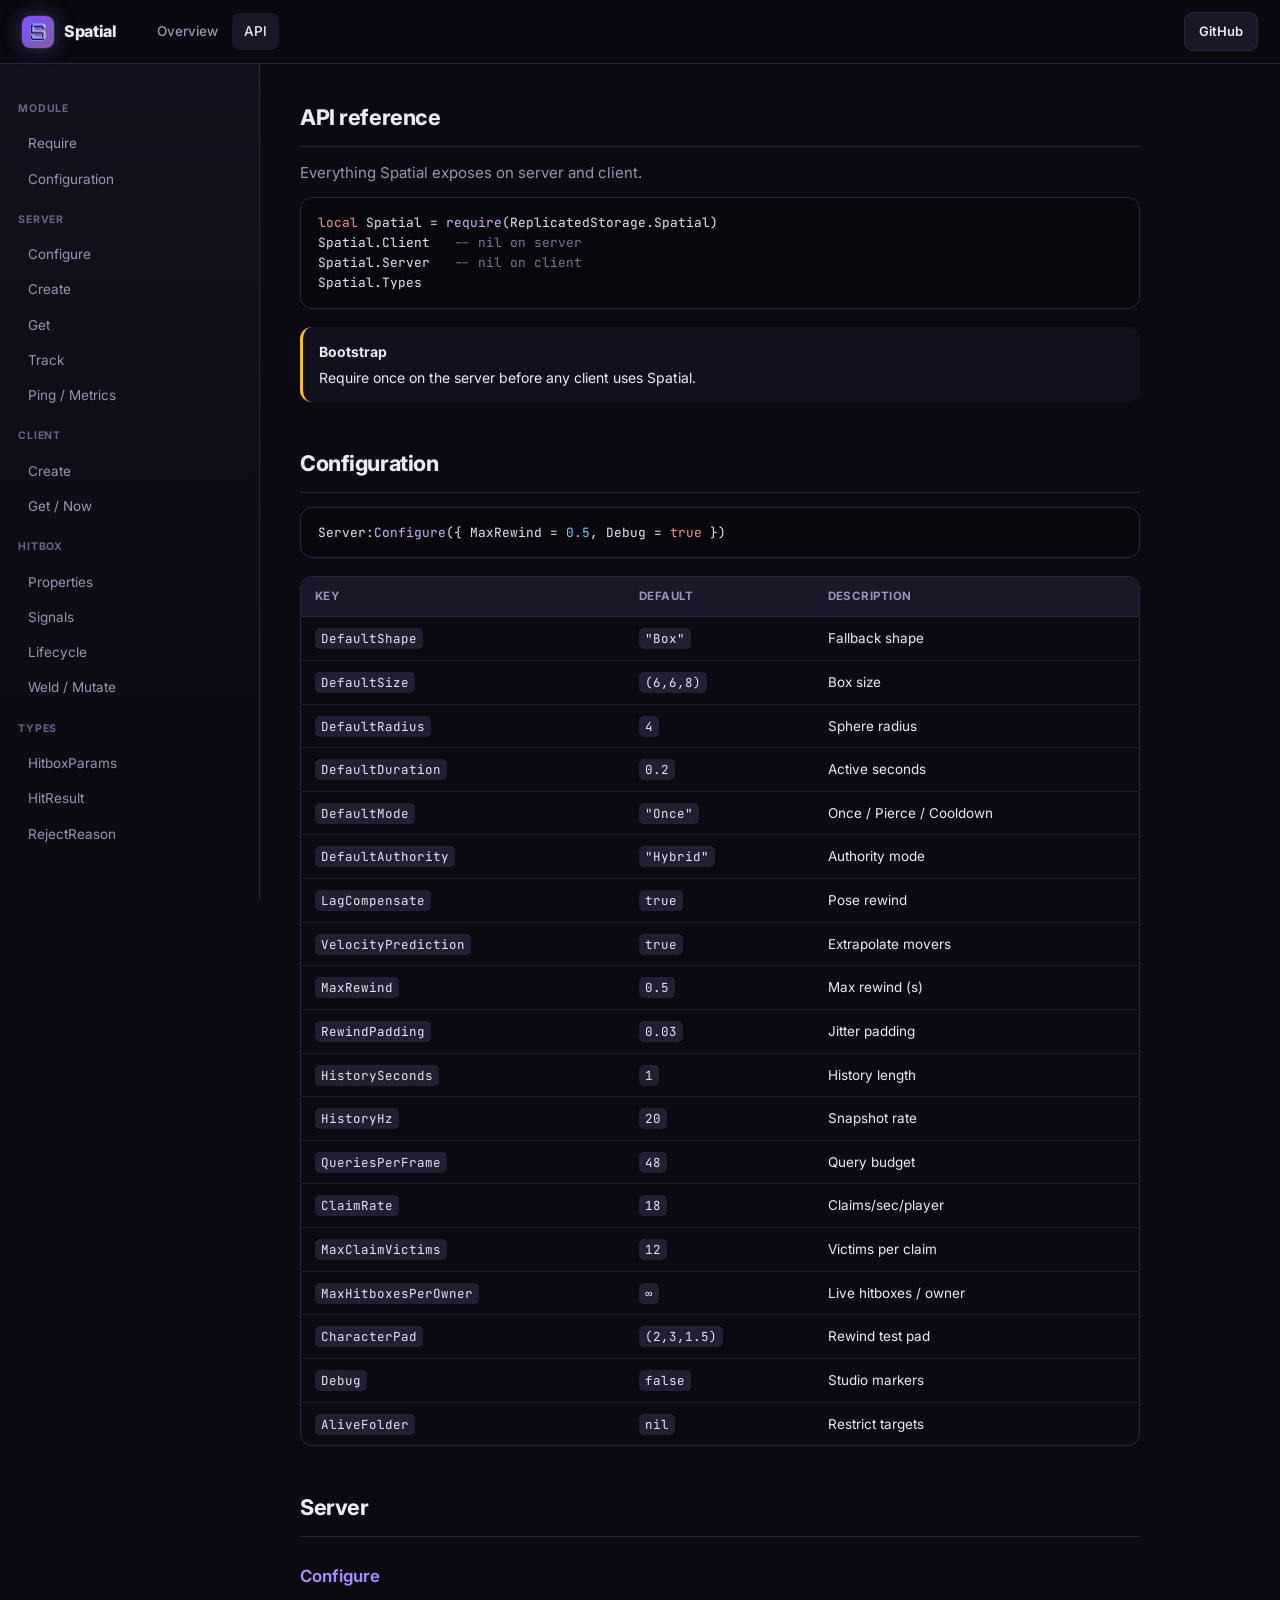
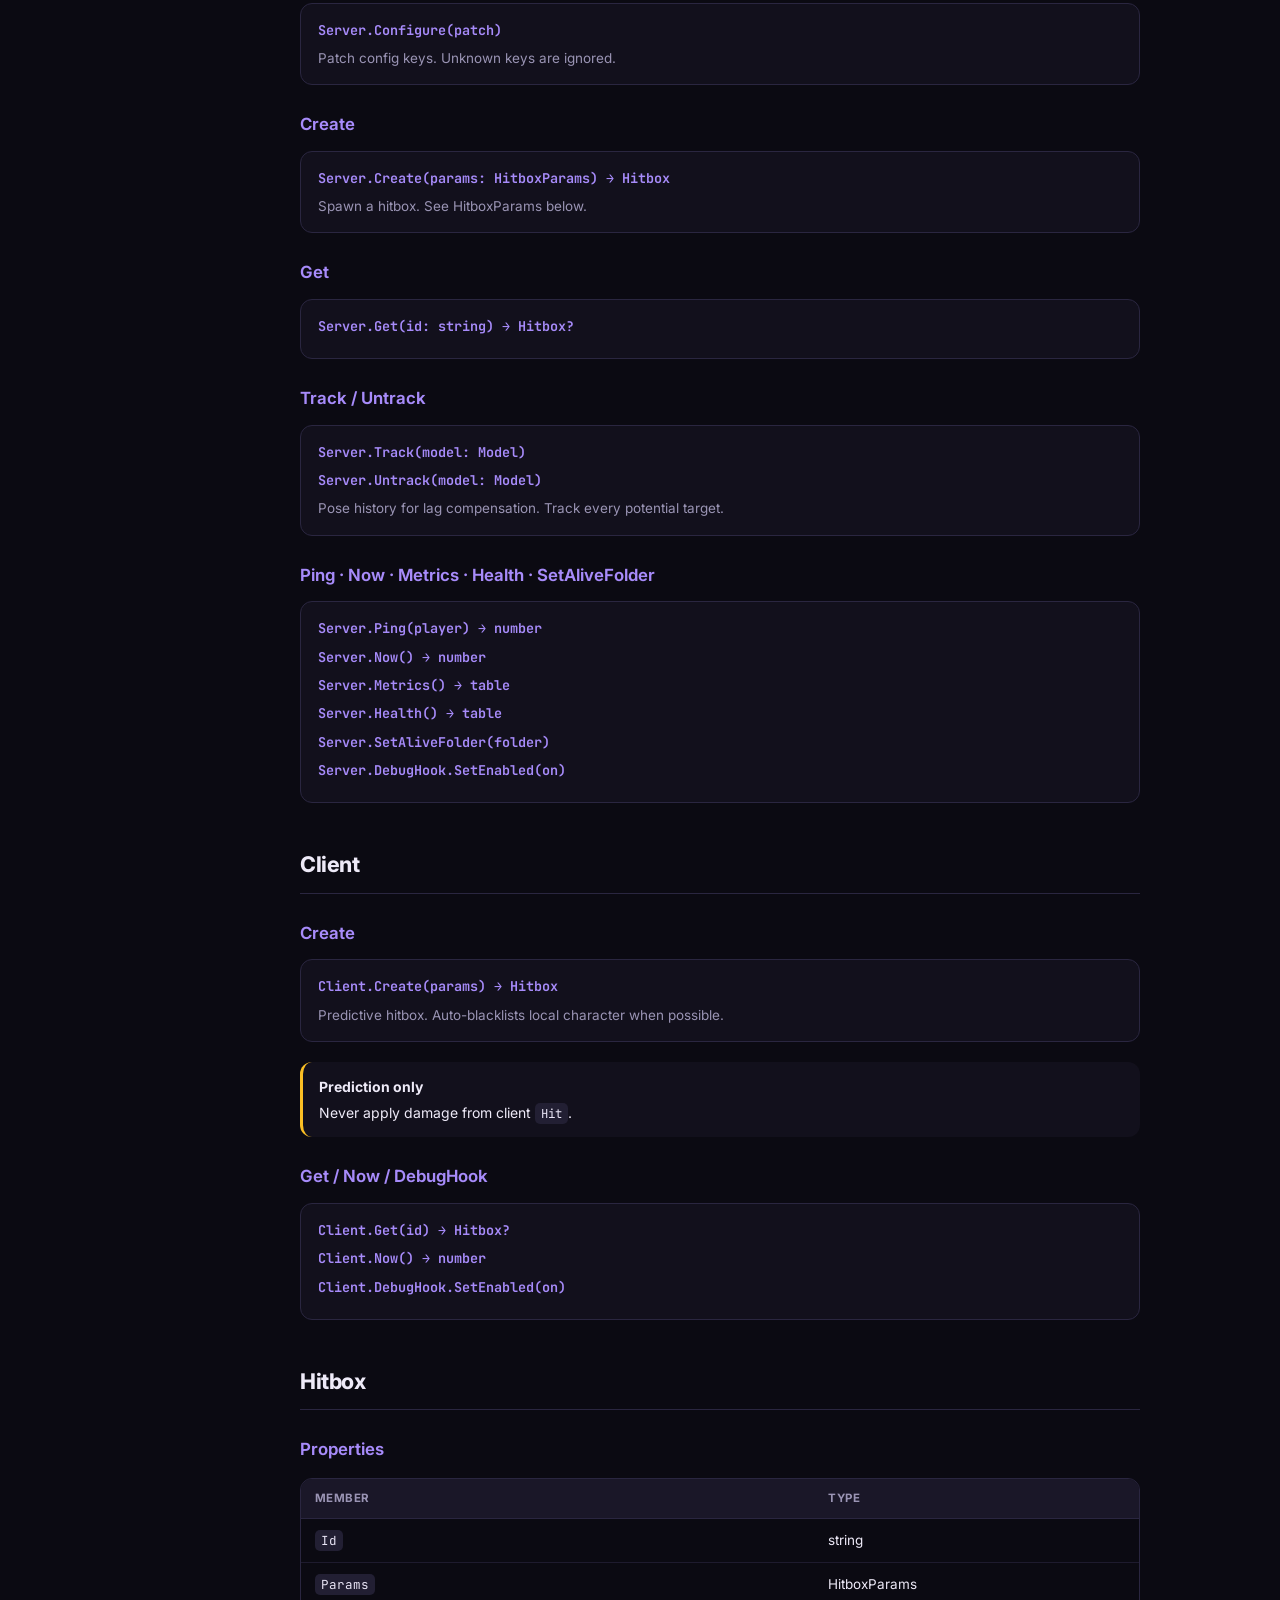
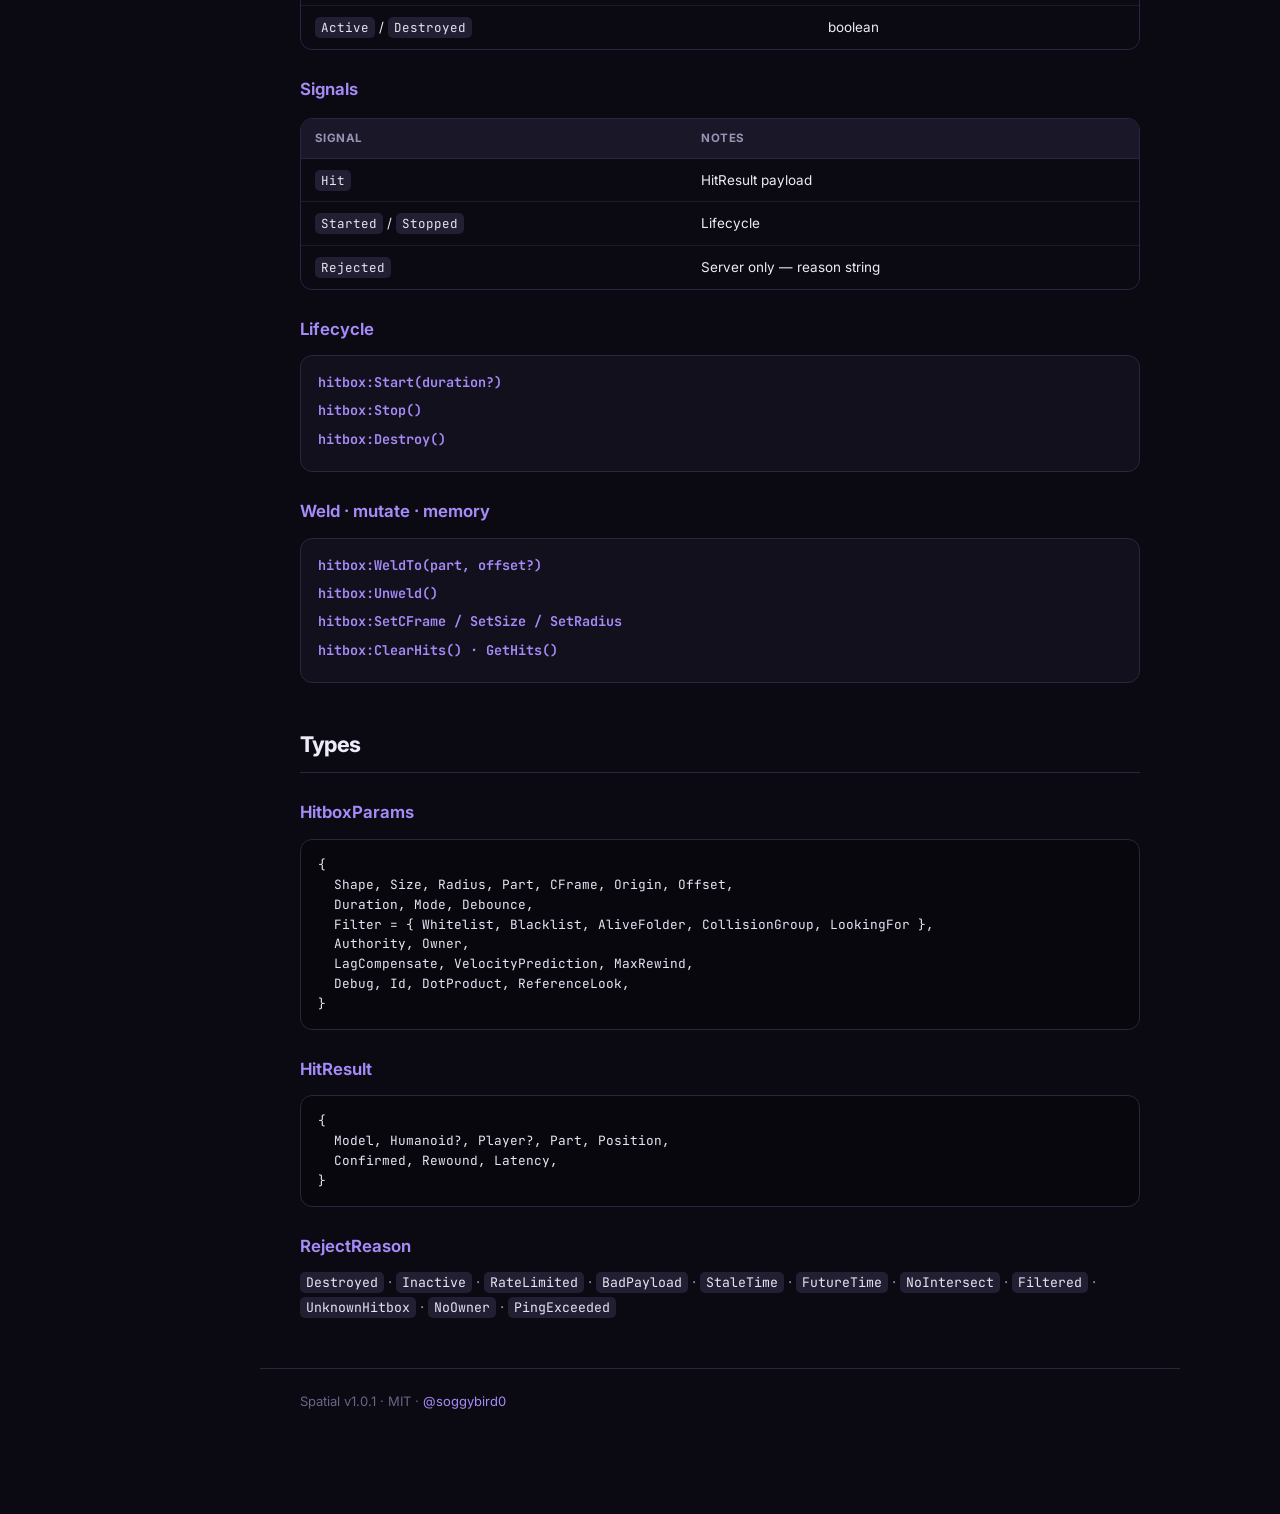
==== commit 24360fcf: "Update api.html" ====
--- a/spatial-docs/api.html
+++ b/spatial-docs/api.html
@@ -17,11 +17,9 @@
     <nav class="nav">
       <a href="index.html">Overview</a>
       <a href="api.html" class="on">API</a>
-      <a href="examples.html">Examples</a>
     </nav>
     <div class="top-actions">
       <a class="btn" href="https://github.com/soggybird0/Spatial" target="_blank" rel="noopener">GitHub</a>
-      <a class="btn btn-main" href="examples.html">Examples →</a>
     </div>
   </header>
 
